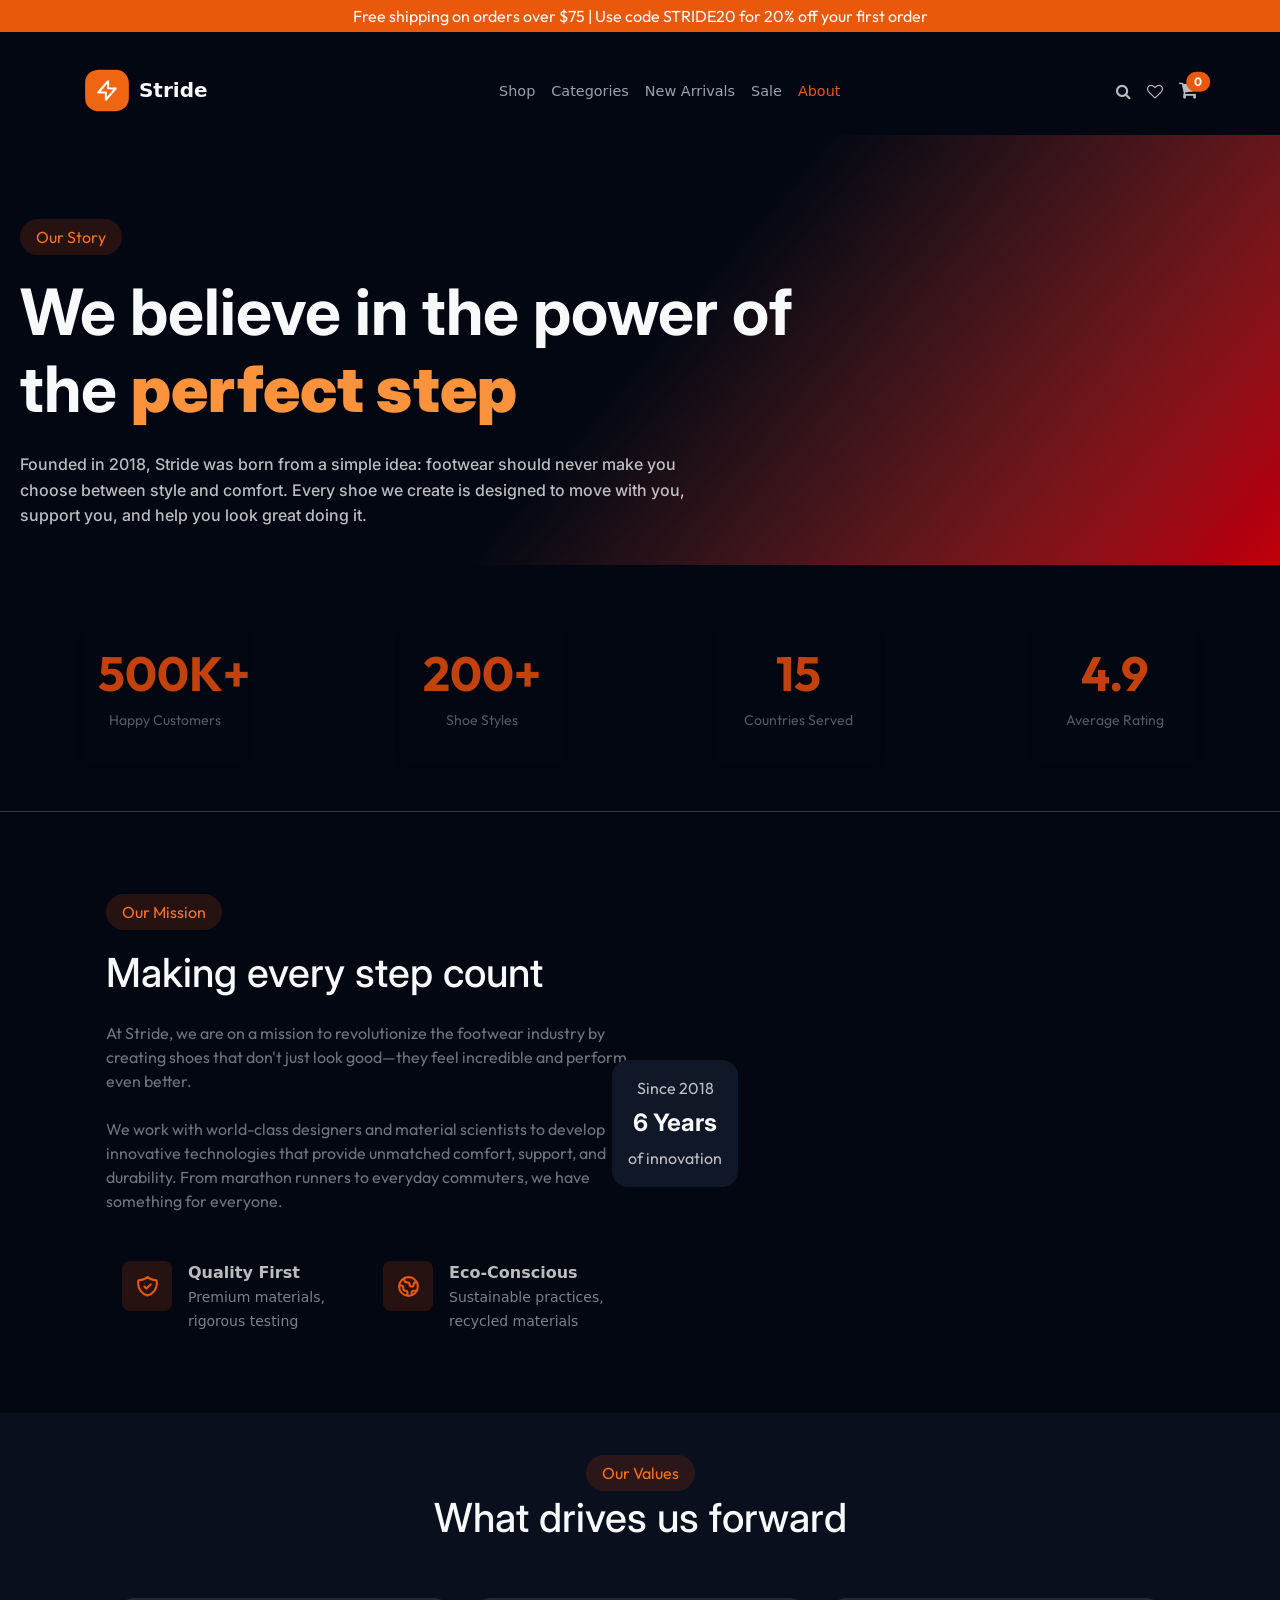
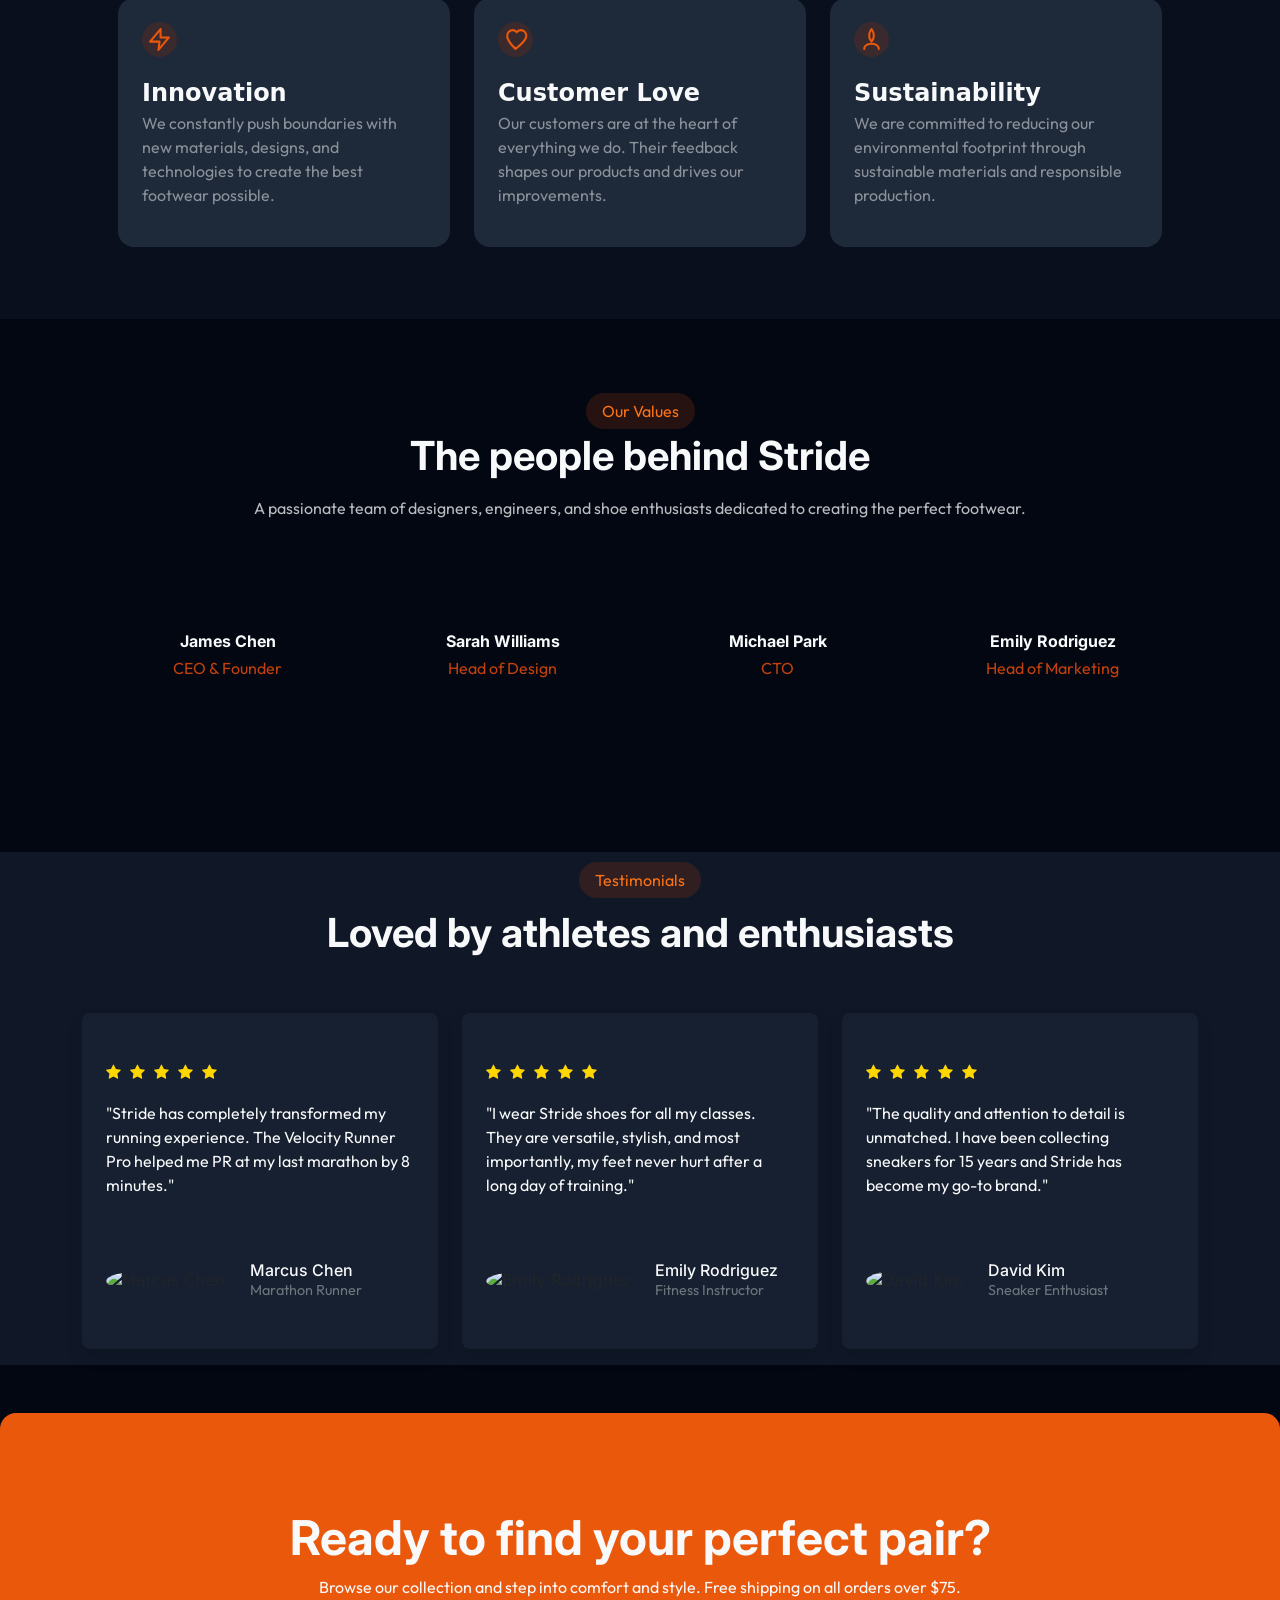
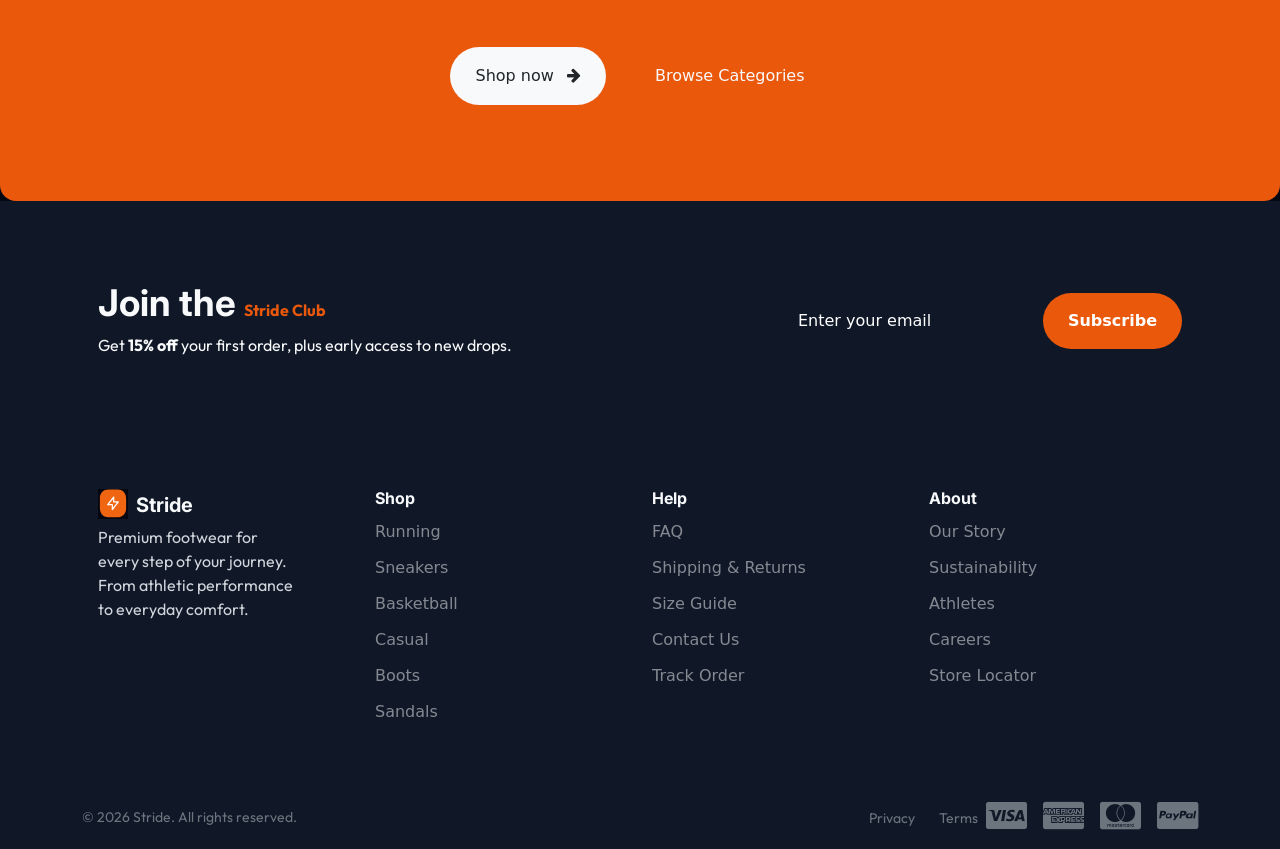
==== about.html @ e5492805 "more change" ====
<!DOCTYPE html>
<html lang="en">
<head>
    <meta charset="UTF-8">
    <meta name="viewport" content="width=device-width, initial-scale=1.0">
    <link rel="icon" type="image/svg+xml" href="assets/img/favicon.svg">
    <link rel="stylesheet" href="https://cdnjs.cloudflare.com/ajax/libs/font-awesome/4.7.0/css/font-awesome.min.css">
    <link href="https://cdn.jsdelivr.net/npm/bootstrap@5.3.1/dist/css/bootstrap.min.css" rel="stylesheet">
    <script src="https://cdn.jsdelivr.net/npm/bootstrap@5.3.1/dist/js/bootstrap.bundle.min.js"></script>
    <link rel="stylesheet" href="assets/CSS/about.css">
    <link rel="stylesheet" href="assets/CSS/style.css">
    <title>About</title>
</head>
<body>

    <div class="first-section container-fluid">
        <div class="shipping-content text-center text-light">
            <p class="p-1">Free shipping on orders over $75 | Use code STRIDE20 for 20% off your first order</p>
        </div>
    </div>

    <nav class="navbar navbar-expand-sm p-3">
        <div class="container">

            <a class="navbar-brand text-light ms-5 ms-sm-0 fw-bold order-2 order-sm-0" href="index.html">
                <img src="assets/img/favicon.svg" alt="" width="50" height="45"> 
                Stride
            </a>
    
            <button class="navbar-toggler border-0 p-0 order-1 order-sm-0" type="button" data-bs-toggle="collapse"
                data-bs-target="#hamburgerMenu">
                <span class="navbar-toggler-icon"></span>
            </button>
            
            <!-- Desktop Menu -->
            <div class="collapse navbar-collapse  justify-content-center align-items-end order-last order-sm-1" id="hamburgerMenu">
                <ul class="navbar-nav">
                    <li class="nav-item">
                        <a class="nav-link" href="shop.html">Shop</a>
                    </li>
                    <li class="nav-item">
                        <a class="nav-link" href="categories.html">Categories</a>
                    </li>
                    <li class="nav-item">
                        <a class="nav-link" href="shop.html">New Arrivals</a>
                    </li>
                    <li class="nav-item">
                        <a class="nav-link" href="shop.html">Sale</a>
                    </li>
                    <li class="nav-item">
                        <a class="nav-link acive" style="color: var(--primary);" href="about.html">About</a>
                    </li>
                </ul>
            </div>
            
            <div class="right-links d-flex justify-content-end gap-3 order-3 order-sm-2">
                <div class="search-section">
                    <div class="search-icon-box">
                        <i class="fa fa-search text-light opacity-75" id="search-icon" style="cursor: pointer;"></i> 
                    </div>
    
                    <div class="search-box position-absolute top-100 start-50 translate-middle-x mt-2 shadow rounded p-5"style="z-index: 3; width: 90%; max-width: 500px; min-width: fit-content;" 
                        role="search">
                        <div class="search-input mb-3">
                            <form action="" class="d-flex align-items-center">
                                <div class="input-group search-input-group" style="position: relative;">
                                    <span class="input-group-text bg-transparent px-3 position-absolute start-0 top-0 h-100" style="z-index: 2; cursor:pointer; border: none !important;">
                                        <i class="fa fa-search text-secondary"></i>
                                    </span>
                                    <input type="text" class="ps-5 rounded bg-transparent p-2 w-100 text-light search-input" placeholder="Search for products, brands, or categories..." id="search-box-input" style="font-size:0.95rem; border-left: none;">                                
                                </div>
                            </form>
                        </div>
                        <div class="key-section my-2 d-flex align-items-center flex-wrap">
                            <span class="small text-light"><i class="fa fa-history mt-3 text-light"></i> Recent Searches:</span>
                            <ul class="list-unstyled popular-search mt-1 mb-0 ps-2 d-flex flex-wrap gap-2 gap-sm-4">
                                <li class="mt-2" style="font-size:0.92em;">Running shoes</li>
                                <li class="mt-2" style="font-size:0.92em;">Sneakers</li>
                                <li class="mt-2" style="font-size:0.92em;">Socks</li>
                            </ul>
                        </div>
                        <div class="keyboard-tips text-center mt-3 border-top pt-2 d-flex justify-content-center align-items-center gap-3">
                            <span class="small">Press <kbd>Esc</kbd> to close</span>
                        </div>
                    </div>
                </div>  
                <div class="heart-icon">
                    <a href="wishlist.html" aria-label="Wishlist">
                        <i class="fa fa-heart-o text-light opacity-75" style="font-size: 1rem;" aria-hidden="true"></i>
                    </a>
          
                </div>
                <div class="shopping-cart">
                    <a class="position-relative " href="cart.html">
                        <i class="fa fa-shopping-cart text-light opacity-75 fs-5"></i>
                        <span class="position-absolute top-0 start-100 translate-middle badge rounded-pill z-1" style="font-size: 0.75em; background: var(--primary);">
                            0
                        </span>
                    </a>
                </div>
            </div>
        </div>
    </nav>

    <header class="container-fluid py-4 p-3 align-content-center ">
        <div class="header-content p-1 px-auto mx-auto" style="margin-top: 5%; max-width: 1330px;">
            <span class="mb-2 p-2 px-3 rounded-pill"style="background-color: color-mix(in oklab, var(--color-primary-900) 30%, transparent); color: var(--color-primary-500); width:fit-content;">
            Our Story</span>
            <h1 class=" mt-4 fw-bolder text-light" style="font-size: 4rem">We believe in the power of <br> the <strong style="color: var(--color-primary-400);">perfect step</strong></h1>
            <div class="mt-4" style="max-width: 700px; min-width: min-content; line-height: 4;">
                <h6 class="text-light opacity-75" style="line-height: 1.6;">Founded in 2018, Stride was born from a simple idea: footwear should never make you choose between style and comfort. Every shoe we create is designed to move with you, support you, and help you look great doing it.</h6>
            </div>
        </div>
    </header>

    <div class="container-fluid" style="border-bottom: 1px solid rgba(255,255,255,0.2);">
        <div class="container">
            <div class="row justify-content-between align-items-center text-center gx-4 gy-3 my-5">
                <div class="col-6 col-sm-4 col-md-2">
                    <div class="p-3 rounded bg-opacity-50 shadow-sm h-100">
                        <span class="d-block display-5 fw-bold text-primary-400"
                            style="color: var(--color-primary-700);">500K+</span>
                        <p class="small text-secondary opacity-75 mt-2" style="white-space:nowrap;">Happy Customers</p>
                    </div>
                </div>
                <div class="col-6 col-sm-4 col-md-2">
                    <div class="p-3 rounded bg-opacity-50 shadow-sm h-100">
                        <span class="d-block display-5 fw-bold text-primary-400"
                            style="color: var(--color-primary-700);">200+</span>
                        <p class="small text-secondary opacity-75 mt-2">Shoe Styles</p>
                    </div>
                </div>
                <div class="col-6 col-sm-4 col-md-2">
                    <div class="p-3 rounded bg-opacity-50 shadow-sm h-100">
                        <span class="d-block display-5 fw-bold text-primary-400"
                            style="color: var(--color-primary-700);">15</span>
                        <p class="small text-secondary opacity-75 mt-2">Countries Served</p>
                    </div>
                </div>
                <div class="col-6 col-sm-4 col-md-2">
                    <div class="p-3 rounded bg-opacity-50 shadow-sm h-100">
                        <span class="d-block display-5 fw-bold text-primary-400"
                            style="color: var(--color-primary-700);">4.9</span>
                        <p class="small text-secondary opacity-75 mt-2">Average Rating</p>
                    </div>
                </div>
            </div>
        </div>
    </div>

    <div class="container-fluid" style="margin-top: 5%;">
        <div class="container">
            <div class="row p-4 d-flex align-items-center">
                <div class="col-12 col-sm-6 text-light">
                    <span class="mb-2 rounded-5 p-2 px-3 mt-2 fs-6"
                        style="background-color: color-mix(in oklab, var(--color-primary-900) 30%, transparent); color: var(--color-primary-500); width: fit-content;">
                        Our Mission
                    </span>
                    <h1 class="mt-4">Making every step count</h1>
                    <p class="text-secondary opacity-100 mt-4">At Stride, we are on a mission to revolutionize the footwear
                        industry by creating shoes that don't just look good—they feel incredible and perform even better.
                    </p>
                    <p class="text-secondary opacity-100 mt-4">We work with world-class designers and material scientists to
                        develop innovative technologies that provide unmatched comfort, support, and durability. From
                        marathon runners to everyday commuters, we have something for everyone.</p>
    
                    <div class="row g-3 mt-4 w-100 mx-0">
                        <div class="col-sm-6 col-12">
                            <div class="d-flex gap-3 p-2 rounded">
                                <span
                                    class="rounded-3 d-inline-flex justify-content-center align-items-center flex-shrink-0"
                                    style="width: 50px; height: 50px; background-color: color-mix(in oklab, var(--color-primary-900) 30%, transparent);">
                                    <svg width="25" height="25" viewBox="0 0 24 24" stroke="var(--primary)" fill="none">
                                        <path stroke-linecap="round" stroke-linejoin="round" stroke-width="2"
                                            d="M9 12l2 2 4-4m5.618-4.016A11.955 11.955 0 0112 2.944a11.955 11.955 0 01-8.618 3.04A12.02 12.02 0 003 9c0 5.591 3.824 10.29 9 11.622 5.176-1.332 9-6.03 9-11.622 0-1.042-.133-2.052-.382-3.016z">
                                        </path>
                                    </svg>
                                </span>
                                <div>
                                    <strong class="opacity-75 text-light d-block">Quality First</strong>
                                    <small class="opacity-50 text-light">Premium materials, rigorous testing</small>
                                </div>
                            </div>
                        </div>
                        <div class="col-sm-6 col-12">
                            <div class="d-flex gap-3 p-2 rounded">
                                <span
                                    class="rounded-3 d-inline-flex justify-content-center align-items-center flex-shrink-0"
                                    style="width: 50px; height: 50px; background-color: color-mix(in oklab, var(--color-primary-900) 30%, transparent);">
                                    <svg width="25" height="25" viewBox="0 0 24 24" stroke="var(--primary)" fill="none">
                                        <path stroke-linecap="round" stroke-linejoin="round" stroke-width="2"
                                            d="M3.055 11H5a2 2 0 012 2v1a2 2 0 002 2 2 2 0 012 2v2.945M8 3.935V5.5A2.5 2.5 0 0010.5 8h.5a2 2 0 012 2 2 2 0 104 0 2 2 0 012-2h1.064M15 20.488V18a2 2 0 012-2h3.064M21 12a9 9 0 11-18 0 9 9 0 0118 0z">
                                        </path>
                                    </svg>
                                </span>
                                <div>
                                    <strong class="opacity-75 text-light d-block">Eco-Conscious</strong>
                                    <small class="opacity-50 text-light">Sustainable practices, recycled materials</small>
                                </div>
                            </div>
                        </div>
                    </div>
                </div>
                <div class="col-12 col-sm-6 mt-5">
                    <div class="img-section position-relative">
                        <img src="https://images.unsplash.com/photo-1556906781-9a412961c28c?w=800&h=800&fit=crop" alt=""
                            class="img-fluid rounded">
                        <div class="existence-section position-absolute p-3 px-3 text-center text-light rounded-4">
                            <span class="opacity-75 text-light">Since 2018</span>
                            <h4 class="mt-2 fw-bold text-light">6 Years</h4>
                            <span class="opacity-75 text-light">of innovation</span>
                        </div>
                    </div>
                </div>
            </div>
        </div>
    </div>

    <div class="container-fluid mt-5" style="background: color-mix(in oklab, var(--color-gray-900) 50%, transparent);">
        <div class="container p-5">
            <div class="value-header text-light text-center" >
                <span class="rounded-pill p-2 px-3"style="background-color: color-mix(in oklab, var(--color-primary-900) 30%, transparent); color: var(--color-primary-500); width:fit-content;">
                    Our Values</span>
                <h1 class="mt-2">What drives us forward
                </h1>
            </div>
            <div class="row ">
                <div class="col-12 col-sm-4 mt-5">
                <div class="mb-4 rounded-4 p-4" style="background: var(--color-gray-800);">
                    <span class="rounded-5 d-inline-flex justify-content-center align-items-center"
                        style="width: 35px; height: 35px; background-color: color-mix(in oklab, var(--color-primary-900) 30%, transparent);">
                        <svg width="25" height="25" fill="none" stroke="var(--primary)" stroke-width="2"
                            stroke-linecap="round" stroke-linejoin="round" viewBox="0 0 24 24">
                            <path d="M13 2 L3 14 H12 L11 22 L21 10 H13 Z"/>
                        </svg>
                    </span>
                    <div class="mt-3">
                        <strong class="text-light fs-4">Innovation</strong>
                        <p class="opacity-50 text-light">
                            We constantly push boundaries with new materials, designs, and technologies to create the best footwear possible.
                        </p>
                    </div>
                </div>
                </div>
                <div class="col-12 col-sm-4 mt-5">
                    <div class="mb-4 rounded-4 p-4" style="background: var(--color-gray-800);">
                        <span class="rounded-circle d-inline-flex justify-content-center align-items-center"
                            style="width: 35px; height: 35px; background-color: color-mix(in oklab, var(--color-primary-900) 30%, transparent);">
                            <svg width="25" height="25" fill="none" stroke="var(--primary)" stroke-width="2"
                                stroke-linecap="round" stroke-linejoin="round" viewBox="0 0 24 24">
                                <path d="M12 21C12 21 4 13.5 4 8.5C4 5.462 6.462 3 9.5 3C11.019 3 12.466 3.81 13.2 5.028C13.934 3.81 15.381 3 16.9 3C19.938 3 22.4 5.462 22.4 8.5C22.4 13.5 12 21 12 21Z"/>
                            </svg>
                        </span>
                        <div class="mt-3">
                            <strong class="text-light fs-4">Customer Love</strong>
                            <p class="opacity-50 text-light">
                                Our customers are at the heart of everything we do. Their feedback shapes our products and drives our improvements.
                            </p>
                        </div>
                    </div>
                </div>
                <div class="col-12 col-sm-4 mt-5">
                    <div class="mb-4 rounded-4 p-4" style="background: var(--color-gray-800);">
                        <span class="rounded-circle d-inline-flex justify-content-center align-items-center"
                            style="width: 35px; height: 35px; background-color: color-mix(in oklab, var(--color-primary-900) 30%, transparent);">
                            <svg width="25" height="25" fill="none" stroke="var(--primary)" stroke-width="2"
                                stroke-linecap="round" stroke-linejoin="round" viewBox="0 0 24 24">
                                <path d="M5 21C5 21 5 16 12 16C19 16 19 21 19 21" />
                                <path d="M12 2C12 2 17 8 12 14C7 8 12 2 12 2Z" />
                            </svg>
                        </span>
                        <div class="mt-3">
                            <strong class="text-light fs-4">Sustainability</strong>
                            <p class="opacity-50 text-light text-break">
                                We are committed to reducing our environmental footprint through sustainable materials and responsible production.
                            </p>
                        </div>
                    </div>
                </div>
            </div>
        </div>
    </div>

    <div class="container p-3">
        <div class="team-content p-3">
            <div class="team-header text-light text-center p-5">
                <span class="rounded-pill p-2 px-3"style="background-color: color-mix(in oklab, var(--color-primary-900) 30%, transparent); color: var(--color-primary-500); width:fit-content;">
                    Our Values</span>
                <h1 class="text-light fw-bolder fs-1 mt-2 mb-3">The people behind Stride
                </h1>
                <p class="text-light opacity-75">A passionate team of designers, engineers, and shoe enthusiasts dedicated to creating the perfect footwear.
                </p>
            </div>
            <div class="row">
                <div class="col-6 col-sm-3">
                    <img src="https://images.unsplash.com/photo-1560250097-0b93528c311a?w=400&h=400&fit=crop" alt="" class="img-fluid">
                    <div class="member-name text-center" style="line-height: 1;">
                        <h6 class="text-light fw-bolder mt-4">James Chen</h6>
                        <p style="color: var(--color-primary-700);">CEO & Founder</p>
                    </div>
                </div>
                <div class="col-6 col-sm-3 ">
                    <img src="https://images.unsplash.com/photo-1573496359142-b8d87734a5a2?w=400&h=400&fit=crop" alt="" class="img-fluid">
                    <div class="member-name text-center" style="line-height: 1;">
                        <h6 class="text-light fw-bolder mt-4">Sarah Williams</h6>
                        <p style="color: var(--color-primary-700);">Head of Design</p>
                    </div>
                </div>
                <div class="col-6 col-sm-3">
                    <img src="https://images.unsplash.com/photo-1472099645785-5658abf4ff4e?w=400&h=400&fit=crop" alt="" class="img-fluid">
                    <div class="member-name text-center" style="line-height: 1;">
                        <h6 class="text-light fw-bolder mt-4">Michael Park
                        </h6>
                        <p style="color: var(--color-primary-700);">CTO</p>
                    </div>
                </div>
                <div class="col-6 col-sm-3">
                    <img src="https://images.unsplash.com/photo-1580489944761-15a19d654956?w=400&h=400&fit=crop" alt="" class="img-fluid">
                    <div class="member-name text-center" style="line-height: 1;">
                        <h6 class="text-light fw-bolder mt-4">Emily Rodriguez
                        </h6>
                        <p style="color: var(--color-primary-700);">Head of Marketing
                        </p>
                    </div>
                </div>
            </div>
        </div>
    </div>

    <div class="container-fluid customer-container p-3" style="margin-top: 10%; background: var(--color-gray-900);">
        <div class="container">
            <div class="customer-header text-center text-light">
                <span class="rounded-pill p-2 px-3"
                    style="background-color: color-mix(in oklab, var(--color-primary-900) 30%, transparent); color: var(--color-primary-500); width:fit-content;">
                    Testimonials</span>
                <h1 class="text-light fw-bolder mt-3">Loved by athletes and enthusiasts
                </h1>
            </div>
            <div class="row">
                <div class="col-sm-4 mt-5">
                    <div class="customer-card h-100 p-5 px-4 rounded-3 shadow d-flex flex-column justify-content-center" style="background-color: 
    color-mix(in oklab, var(--color-gray-800) 50%, transparent) !important;">
                        <div class="stars">
                            <i class="fa fa-star me-1" style="color: #FFD700;"></i>
                            <i class="fa fa-star me-1" style="color: #FFD700;"></i>
                            <i class="fa fa-star me-1" style="color: #FFD700;"></i>
                            <i class="fa fa-star me-1" style="color: #FFD700;"></i>
                            <i class="fa fa-star me-1" style="color: #FFD700;"></i>
                        </div>
                        <div class="customer-comment mt-3">
                            <p class="text-light">
                                "Stride has completely transformed my running experience. The Velocity Runner Pro helped me
                                PR at my last marathon by 8 minutes."
                            </p>
                        </div>
                        <div class="customer-info mt-5 d-flex justify-content-start align-items-center gap-4">
                            <div class="customer-img">
                                <img src="https://images.unsplash.com/photo-1507003211169-0a1dd7228f2d?w=200&h=200&fit=crop"
                                    alt="Marcus Chen" class="img-fluid rounded-circle" style="width:48px;height:48px;">
                            </div>
                            <div class="customer-name">
                                <h6 class="text-light mb-0">Marcus Chen</h6>
                                <p class="text-secondary mb-0" style="font-size: .9rem;">Marathon Runner</p>
                            </div>
                        </div>
                    </div>
                </div>
                <div class="col-sm-4 mt-5">
                    <div class="customer-card h-100 p-5 px-4 rounded-3 shadow d-flex flex-column justify-content-center" style="background-color: 
    color-mix(in oklab, var(--color-gray-800) 50%, transparent) !important;">
                        <div class="stars">
                            <i class="fa fa-star me-1" style="color: #FFD700;"></i>
                            <i class="fa fa-star me-1" style="color: #FFD700;"></i>
                            <i class="fa fa-star me-1" style="color: #FFD700;"></i>
                            <i class="fa fa-star me-1" style="color: #FFD700;"></i>
                            <i class="fa fa-star me-1" style="color: #FFD700;"></i>
                        </div>
                        <div class="customer-comment mt-3 ">
                            <p class="text-light">
                                "I wear Stride shoes for all my classes. They are versatile, stylish, and most importantly,
                                my feet never hurt after a long day of training."
                            </p>
                        </div>
                        <div class="customer-info mt-5 d-flex justify-content-start align-items-center gap-4">
                            <div class="customer-img">
                                <img src="https://images.unsplash.com/photo-1494790108377-be9c29b29330?w=200&h=200&fit=crop"
                                    alt="Emily Rodriguez" class="img-fluid rounded-circle" style="width:48px;height:48px;">
                            </div>
                            <div class="customer-name">
                                <h6 class="text-light mb-0">Emily Rodriguez</h6>
                                <p class="text-secondary mb-0" style="font-size: .9rem;">Fitness Instructor</p>
                            </div>
                        </div>
                    </div>
                </div>
                <div class="col-sm-4 mt-5">
                    <div class="customer-card h-100 p-5 px-4 rounded-3 shadow d-flex flex-column justify-content-center" style="background-color: 
    color-mix(in oklab, var(--color-gray-800) 50%, transparent) !important;">
                        <div class="stars">
                            <i class="fa fa-star me-1" style="color: #FFD700;"></i>
                            <i class="fa fa-star me-1" style="color: #FFD700;"></i>
                            <i class="fa fa-star me-1" style="color: #FFD700;"></i>
                            <i class="fa fa-star me-1" style="color: #FFD700;"></i>
                            <i class="fa fa-star me-1" style="color: #FFD700;"></i>
                        </div>
                        <div class="customer-comment mt-3">
                            <p class="text-light">
                                "The quality and attention to detail is unmatched. I have been collecting sneakers for 15
                                years and Stride has become my go-to brand."
                            </p>
                        </div>
                        <div class="customer-info mt-5 d-flex justify-content-start align-items-center gap-4">
                            <div class="customer-img">
                                <img src="https://images.unsplash.com/photo-1472099645785-5658abf4ff4e?w=200&h=200&fit=crop "
                                    alt="David Kim" class="img-fluid rounded-circle" style="width:48px;height:48px;">
                            </div>
                            <div class="customer-name">
                                <h6 class="text-light mb-0">David Kim</h6>
                                <p class="text-secondary mb-0" style="font-size: .9rem;">Sneaker Enthusiast</p>
                            </div>
                        </div>
                    </div>
                </div>
            </div>
        </div>
    </div>

    <div class="container-fluid mt-5 rounded-4 px-0 mx-0 " style="background: var(--primary);">
        <div class="container p-5">
            <div class="p-5 text-center">
            <h1 class="text-light fw-bolder" style="font-size: 3rem;">Ready to find your perfect pair?
            </h1>
            <p class="text-light bg-opacity-75">Browse our collection and step into comfort and style. Free shipping on all orders over $75.
            </p>
            <div class="pair-buttons mt-5 d-flex justify-content-center align-items-center flex-wrap gap-4">
                <button class="btn bg-light p-3 px-4 rounded-pill">
                    Shop now <i class="fa fa-arrow-right ms-2" aria-hidden="true"></i>
                </button>
        
                <button class="btn browse-btn text-light p-3 px-4 rounded-pill">Browse Categories</button>
            </div>
        </div>
        </div>
    </div>

    <footer class="container-fluid p-3" style="background: var(--color-gray-900); color: var(--color-gray-400);">
        <div class="container">
            <div class="row align-items-center mb-5 mt-5 p-3">
                <div class="col-lg-6 col-12 mb-4 mb-lg-0">
                    <h3 class="fw-bold text-light mb-2" style="font-size:2.3rem;">Join the <span
                            style="color:var(--primary);">Stride Club</span></h3>
                    <p class="mb-1 text-light">Get <b>15% off</b> your first order, plus early access to new drops.
                    </p>
                </div>
                <div class="col-lg-6 col-12">
                    <form class="d-flex flex-column flex-sm-row gap-2" style="max-width:400px; margin-left: auto;">
                        <input type="email" class="form-control p-3 rounded-pill discount-input"
                            placeholder="Enter your email" required
                            style="background-color: var(--color-gray-900); color: var(--color-white); border:none;" />
                        <button type="submit" class="btn rounded-pill px-4 py-2"
                            style="background: var(--primary); color:var(--color-white); font-weight: 600;">
                            Subscribe
                        </button>
                    </form>
                </div>
            </div>

            <div class="row p-3">
                <!-- Brand/About -->
                <div class="col-12 col-sm-3 mt-0 mt-sm-5">
                    <div class="icon  d-flex gap-2">
                        <img src="assets/img/favicon.svg" alt="" height="30" width="30">
                        <h5 class="fw-bold mb-2 text-light mt-1">Stride</h5>
                    </div>
                    <p class="mb-3" style="color:var(--color-gray-300);max-width:200px;">
                        Premium footwear for every step of your journey.<br>
                        From athletic performance to everyday comfort.
                    </p>
                </div>
                <!-- Shop -->
                <div class="col-6 col-sm-3 mt-5">
                    <h6 class="fw-bold text-light mb-2">Shop</h6>
                    <ul class="list-unstyled" style="line-height: 2;">
                        <li class="mb-1"><a href="/" class="text-decoration-none text-light opacity-50">Running</a></li>
                        <li class="mb-1"><a href="/" class="text-decoration-none text-light opacity-50">Sneakers</a>
                        </li>
                        <li class="mb-1"><a href="/" class="text-decoration-none text-light opacity-50">Basketball</a>
                        </li>
                        <li class="mb-1"><a href="/" class="text-decoration-none text-light opacity-50">Casual</a></li>
                        <li class="mb-1"><a href="/" class="text-decoration-none text-light opacity-50">Boots</a></li>
                        <li><a href="/" class="text-decoration-none text-light opacity-50">Sandals</a></li>
                    </ul>
                </div>
                <!-- Help -->
                <div class="col-6 col-sm-3 mt-5">
                    <h6 class="fw-bold text-light mb-2">Help</h6>
                    <ul class="list-unstyled" style="line-height: 2;">
                        <li class="mb-1"><a href="/" class="text-decoration-none text-light opacity-50">FAQ</a></li>
                        <li class="mb-1"><a href="/" class="text-decoration-none text-light opacity-50">Shipping &amp;
                                Returns</a></li>
                        <li class="mb-1"><a href="/" class="text-decoration-none text-light opacity-50">Size Guide</a>
                        </li>
                        <li class="mb-1"><a href="/" class="text-decoration-none text-light opacity-50">Contact Us</a>
                        </li>
                        <li><a href="/" class="text-decoration-none text-light opacity-50">Track Order</a></li>
                    </ul>
                </div>
                <!-- About -->
                <div class="col-6 col-sm-3 mt-5">
                    <h6 class="fw-bold text-light mb-2">About</h6>
                    <ul class="list-unstyled" style="line-height: 2;">
                        <li class="mb-1"><a href="/" class="text-decoration-none text-light opacity-50">Our Story</a>
                        </li>
                        <li class="mb-1"><a href="/"
                                class="text-decoration-none text-light opacity-50">Sustainability</a>
                        </li>
                        <li class="mb-1"><a href="/" class="text-decoration-none text-light opacity-50">Athletes</a>
                        </li>
                        <li class="mb-1"><a href="/" class="text-decoration-none text-light opacity-50">Careers</a></li>
                        <li><a href="/" class="text-decoration-none text-light opacity-50">Store Locator</a></li>
                    </ul>
                </div>
                <!-- Spacer for grid centering -->
                <div class="col-6 col-md-2 d-none d-md-block"></div>
            </div>

            <div class="row mt-4 align-items-center pt-3">
                <div class="col-12 col-md-6 mb-2 mb-md-0">
                    <span class="small text-secondary">&copy; 2026 Stride. All rights reserved.</span>
                </div>
                <div
                    class="col-12 col-md-6 text-md-end text-center align-items-center d-flex justify-content-md-end justify-content-center gap-2 flex-wrap">

                    <span class="mx-3"><a href="/" class="text-secondary text-decoration-none small">Privacy</a></span>
                    <span><a href="/" class="text-secondary text-decoration-none small">Terms</a></span>
                    <span class="me-2">
                        <i class="fa fa-cc-visa fa-2x text-secondary" aria-hidden="true" title="Visa"></i>
                    </span>
                    <span class="me-2">
                        <i class="fa fa-cc-amex fa-2x text-secondary" aria-hidden="true" title="American Express"></i>
                    </span>
                    <span>
                        <i class="fa fa-cc-mastercard fa-2x text-secondary" aria-hidden="true" title="Mastercard"></i>
                    </span>
                    <span class="ms-2">
                        <i class="fa fa-cc-paypal fa-2x text-secondary" aria-hidden="true" title="PayPal"></i>
                    </span>
                </div>
            </div>
        </div>
    </footer>

    <script src="assets/JS/script.js"></script>
    <script src="assets/JS/search.js"></script>
</body>
</html>
---- assets/CSS/about.css ----
.existence-section {
    bottom: -30px;
    left: -40px;
    background-color: var(--color-gray-900);
}

.browse-btn:hover {
    border: 2px solid var(--color-white);
}
---- assets/CSS/style.css ----
@import url('https://fonts.googleapis.com/css2?family=Inter:ital,opsz,wght@0,14..32,100..900;1,14..32,100..900&family=Montserrat:ital,wght@0,100..900;1,100..900&display=swap');
@import url('https://fonts.googleapis.com/css2?family=Outfit:wght@100..900&display=swap');


* {
    margin: 0;
    padding: 0;
    box-sizing: border-box;
}



body, html {
    width: 100%;
    min-width: 390px;
    background-color: var(--color-gray-950);
    scroll-behavior: smooth;
}

:root {
    --primary: #EA580C;
    --color-primary-200: #fed7aa;
    --color-primary-400: #fb923c;
    --color-primary-500: #f97316;
    --color-primary-700: #c2410c;
    --color-primary-800: #9a3412;
    --color-primary-900: #7c2d12;
    --color-primary-950: #431407;
    --color-red-500: oklch(63.7% .237 25.331);
    --color-red-600: oklch(57.7% .245 27.325);
    --color-red-700: oklch(50.5% .213 27.518);
    --color-amber-500: oklch(76.9% .188 70.08);
    --color-yellow-400: oklch(85.2% .199 91.936);
    --color-green-100: oklch(96.2% .044 156.743);
    --color-green-400: oklch(79.2% .209 151.711);
    --color-green-500: oklch(72.3% .219 149.579);
    --color-green-600: oklch(62.7% .194 149.214);
    --color-green-700: oklch(52.7% .154 150.069);
    --color-green-900: oklch(39.3% .095 152.535);
    --color-gray-50: oklch(98.5% .002 247.839);
    --color-gray-100: oklch(96.7% .003 264.542);
    --color-gray-200: oklch(92.8% .006 264.531);
    --color-gray-300: oklch(87.2% .01 258.338);
    --color-gray-400: oklch(70.7% .022 261.325);
    --color-gray-500: oklch(55.1% .027 264.364);
    --color-gray-600: oklch(44.6% .03 256.802);
    --color-gray-700: oklch(37.3% .034 259.733);
    --color-gray-800: oklch(27.8% .033 256.848);
    --color-gray-900: oklch(21% .034 264.665);
    --color-gray-950: oklch(13% .028 261.692);
    --color-black: #000;
    --color-white: #fff;
    --color-black: #000;
    --color-white: #fff;
}


h1, h2, h3, h4, h5, h6 {
    font-family: "Inter", sans-serif;
}

p, span {
    font-family: 'Outfit', sans-serif;
    font-size: clamp(1rem, .9rem, 2rem);
}

.star {
    color: #FFD700;
}

.link {
    background-color: color-mix(in oklab, var(--color-primary-900) 20%, transparent);
    color: var(--primary);
}

.first-section {
    background-color: var(--primary);
}

.nav-link {
    color: var(--color-gray-400);
    font-size: clamp(.9rem, .8rem, 1rem);
    transition: all .9s linear;
    white-space: nowrap;
}

.nav-link:hover {
    color: var(--primary);
}

/* Make toggler white and remove default styling */
.navbar-toggler {
    border-color: rgba(255, 255, 255, 0.5) !important;
    background: transparent;
    transition: all 0.3s ease;
    border: none;
}

.navbar-toggler:focus {
    box-shadow: none !important;
    outline: none !important;
}

.navbar-toggler-icon {
    background-image: url("data:image/svg+xml,%3Csvg xmlns='http://www.w3.org/2000/svg' viewBox='0 0 30 30'%3E%3Cpath stroke='%23ffffff' stroke-linecap='round' stroke-miterlimit='10' stroke-width='2' d='M4 7h22M4 15h22M4 23h22'/%3E%3C/svg%3E") !important;
    transition: all 0.3s ease;
}

/* Menu hidden */
.navbar-toggler[aria-expanded="false"] .navbar-toggler-icon {
    background-image: url("data:image/svg+xml,%3Csvg xmlns='http://www.w3.org/2000/svg' viewBox='0 0 30 30'%3E%3Cpath stroke='%23ffffff' stroke-linecap='round' stroke-miterlimit='10' stroke-width='2' d='M4 7h22M4 15h22M4 23h22'/%3E%3C/svg%3E") !important;
    transform: rotate(0deg);
}

/* Menu expanded */
.navbar-toggler[aria-expanded="true"] .navbar-toggler-icon {
    background-image: url("data:image/svg+xml,%3Csvg xmlns='http://www.w3.org/2000/svg' viewBox='0 0 24 24' fill='none' stroke='%23ffffff' stroke-width='2' stroke-linecap='round' stroke-linejoin='round'%3E%3Cline x1='18' y1='6' x2='6' y2='18'%3E%3C/line%3E%3Cline x1='6' y1='6' x2='18' y2='18'%3E%3C/line%3E%3C/svg%3E") !important;
    background-size: 80% !important;
    background-position: center !important;
    background-repeat: no-repeat !important;
    transform: rotate(90deg);
}

.collection-buttons .btn:nth-child(1){
    background-color: var(--primary);
}

.search-box {
    background: oklch(21% .034 264.665);
    display: none;
}

/* Show when active */
.search-box.active {
    display: block;
}

#img-replacer.active {
    position: absolute;
    top: 0;
    left: 0;
    width: 100%;
    height: auto;
    transition: opacity 1s ease;
    opacity: 0;
}

#main-img.active {
    transition: opacity 1s ease;
    opacity: 1;
}

#img-replacer.show {
    display: block;
}

.input-group input {
    border: none;
}

.search-input {
    border: none;
}

.search-input:focus{
    border: 3px solid var(--primary) !important;
    outline: none;
}

.keyboard-tips span, .fa-search {
    color: var(--color-gray-400);
}

.popular-search li {
    color: var(--color-gray-300);
    cursor: pointer;
}

.popular-search li:hover {
    color: var(--color-white);
}

header {
    background: linear-gradient(130deg, var(--color-gray-950) 50%, var(--color-red-700) 100%);
    min-height: min-content;
}

.header-img {
    min-height: 350px;
    max-width: 550px;
    left: 15%;
}

@media (min-width:1350px) {
    .header-img {
        left: 15%;
    }
}

@media (max-width:1250px) {
    .header-img {
        left: 0;
    }
}


.header-img img {
    animation: floatUpDown 2s ease-in-out infinite alternate;
    transform: rotate(-8deg);
}

@keyframes floatUpDown {
    0% {
        transform: translateY(0) rotate(-8deg);
    }
    100% {
        transform: translateY(-24px) rotate(-8deg);
    }
}

.shipping-box {
    position: absolute;
    left: -50px;
    top: 180%;
}

.discount-box {
    position: absolute;
    background:var(--primary);
    border-radius: 50%;
    right: 10%;
    top: 20%;
}

.returns-box {
    position: absolute;
    bottom: -500%;
    right: 0;
}

.explore-arrow-animated {
    animation: bounceArrow 2s infinite;
    display: inline-block;
}

@keyframes bounceArrow {
    0%,
    100% {
        transform: translateY(0);
    }

    50% {
        transform: translateY(10px);
    }
}


.card-wrapper {
    display: grid;
    grid-template-columns: 1fr 1fr 1fr;
    justify-items: center;
    gap: 20px;
}

@media (max-width: 900px) {
    .card-wrapper {
        grid-template-columns: 1fr 1fr;
    }
}

@media (max-width: 600px) {
    .card-wrapper {
        grid-template-columns: 1fr;
        gap: 16px;
    }
}

.card {
    width: 100%;
    max-width: 500px;
    height: 100%;
    min-height: 250px;
    background: rgba(255, 255, 255, 0.25);
    margin-left: auto;
    margin-right: auto;
}

@media (max-width: 476px) {
    .card {
        max-width: 100%;
        height: 36vh;
        min-height: 180px;
    }
}

.card-info span {
    backdrop-filter: blur(5px);
    background: rgba(255, 255, 255, 0.25);
    border-radius: 50px;
}

.card-info a i {
    transition: all .9s linear;
}

.card::after {
    content: '';
    position: absolute;
    bottom: 0;
    left: 0;
    right: 0;
    height: 60vh;
    background: linear-gradient(to top, rgba(0, 0, 0, 0.6), rgba(0, 0, 0, 0), transparent);
    pointer-events: none;
    z-index: 1;
}

.card-img {
    transition: transform 0.5s ease;
    height: 100%;
}

.card-img img {
    width: 100%;
    height: 100%;
}

.card:hover .card-img {
    transform: scale(1.1);
    height: 100%;
}

.card:hover .card-info a i {
    transform: translateX(5px);
    transition: all .4s linear;
}

.card-info {
    z-index: 2;
    width: 100%;
    line-height: 1;
    overflow: hidden;
}

/* Hide the shop and wishlist elements by default */
.collect-img .img-shop {
    opacity: 0;
    transform: translateX(-50%) translateY(20px);
    transition: all 0.3s ease;
    visibility: hidden;
}

/* Show them on card hover */
.border:hover .collect-img .img-shop {
    opacity: 1;
    transform: translateX(-50%) translateY(0);
    visibility: visible;
}

.collect-img img {
    transition: transform 0.4s ease;
}

.img-shop {
    min-width: min-content;
    white-space: nowrap;
}

.border:hover .collect-img img {
    transform: scale(1.05);
}

.show-color > a {
    width: 20px; 
    height: 20px; 
}

.show-color > .red-shoe-choice {
    background:var(--color-red-500);
}

.show-color .black-shoe-choice {
    background-color: var(--color-black);
}

.show-color .blue-shoe-choice {
    background-color: #3578e5;
}

.show-color .white-shoe-choice {
    background-color: var(--color-white);
}

.show-color .navy-shoe-choice {
     background-color: #001f3f;
}

.show-color .gumBrown-shoe-choice  {
     background-color: #b86b3c;
}

.show-color .brown-Olive-shoe-choice {
    background: linear-gradient(135deg, #8B5C2A 50%, #708238 50%);
}

.show-color .Black-Grey-shoe-choice {
    background: linear-gradient(135deg, #222 50%, #bbb 50%);
}

.show-color .Tan-shoe-choice {
    background: #D2B48C;
}

.show-color .volt-black-shoe-choice {
    background: linear-gradient(135deg, #dfff00 50%, #000 50%);
}

.show-color .grey-shoe-choice {
    background: #888;
}

.show-color .coral-shoe-choice {
    background: #FF7F50;
}

.show-color .green-shoe-choice {
    background: #28a745;
}

.show-color .dark-turquoise-shoe-choice {
    background-color: #00CED1;
}

.arrivals-container {
    min-width: 390px;
    max-width: 1350px;
}

.customer-card {
    background: var(--color-gray-900);
}

.discount-input::placeholder {
    color: var(--color-white);
}
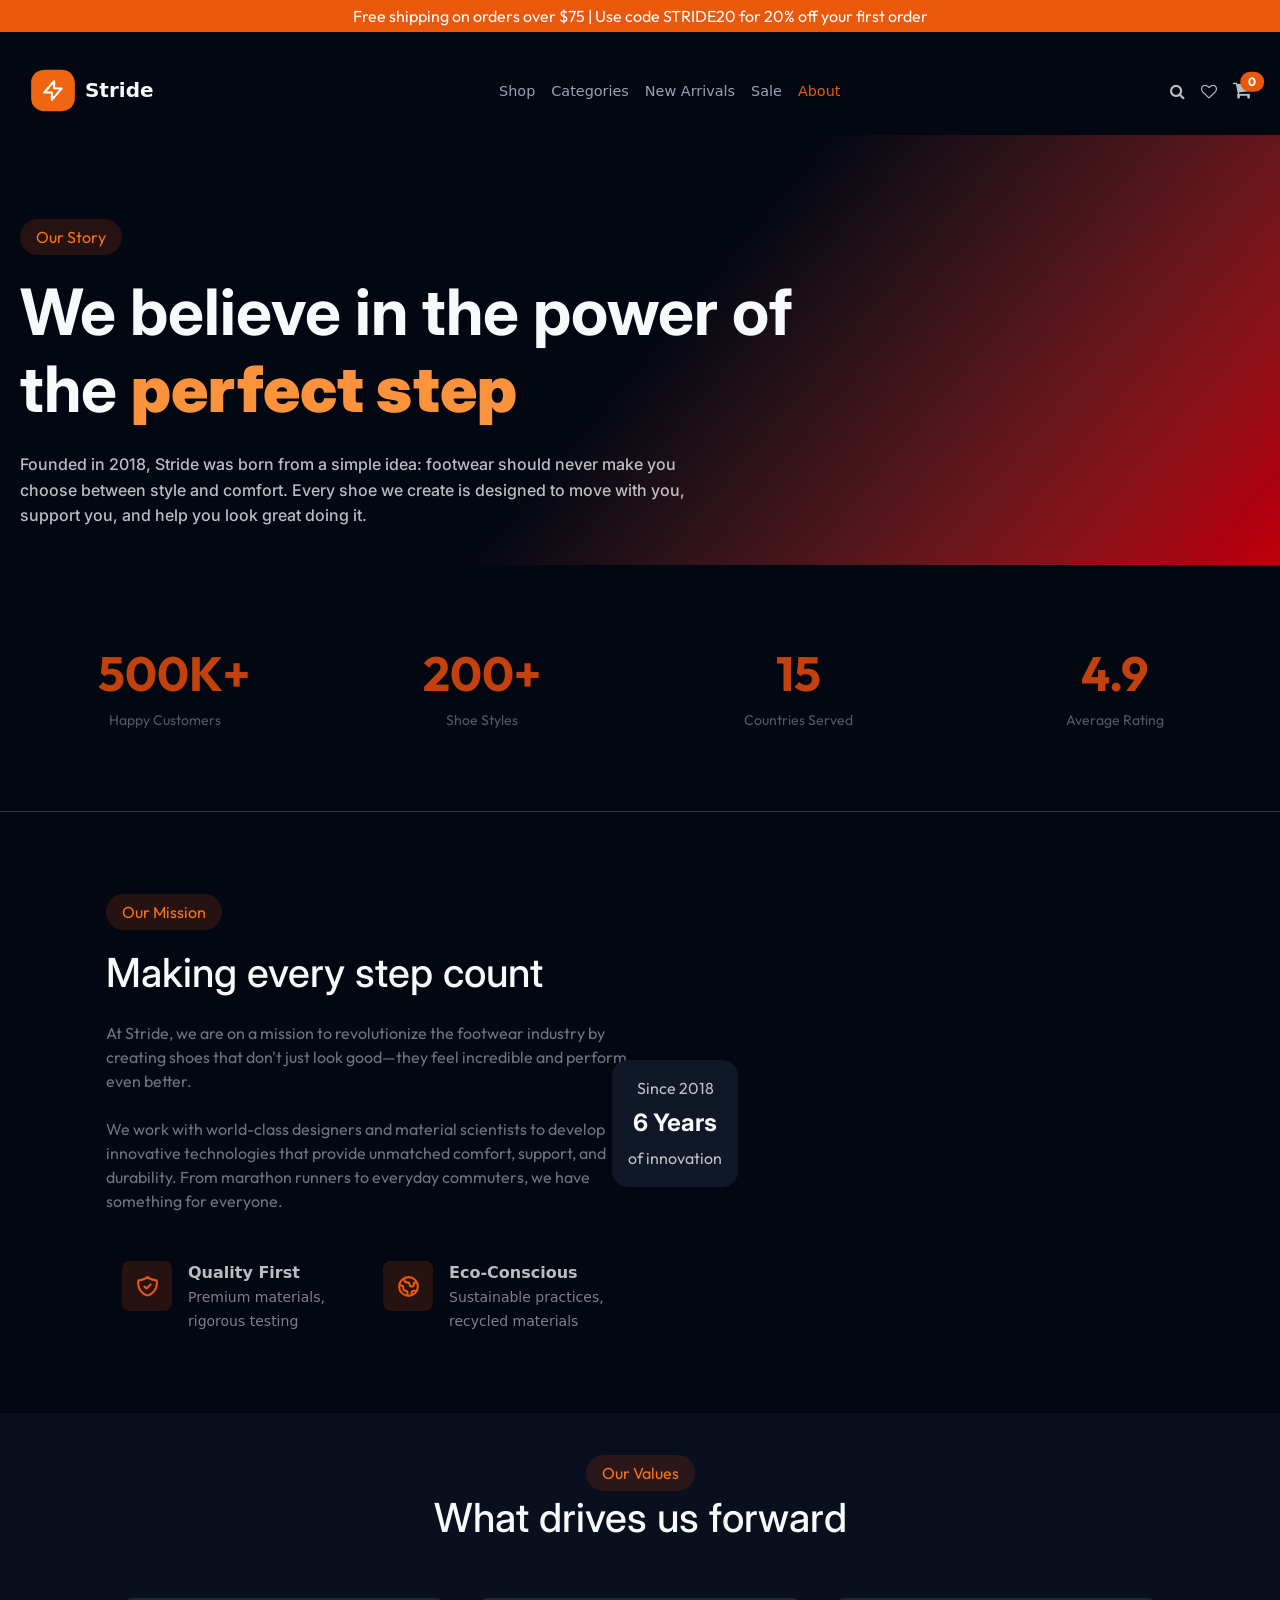
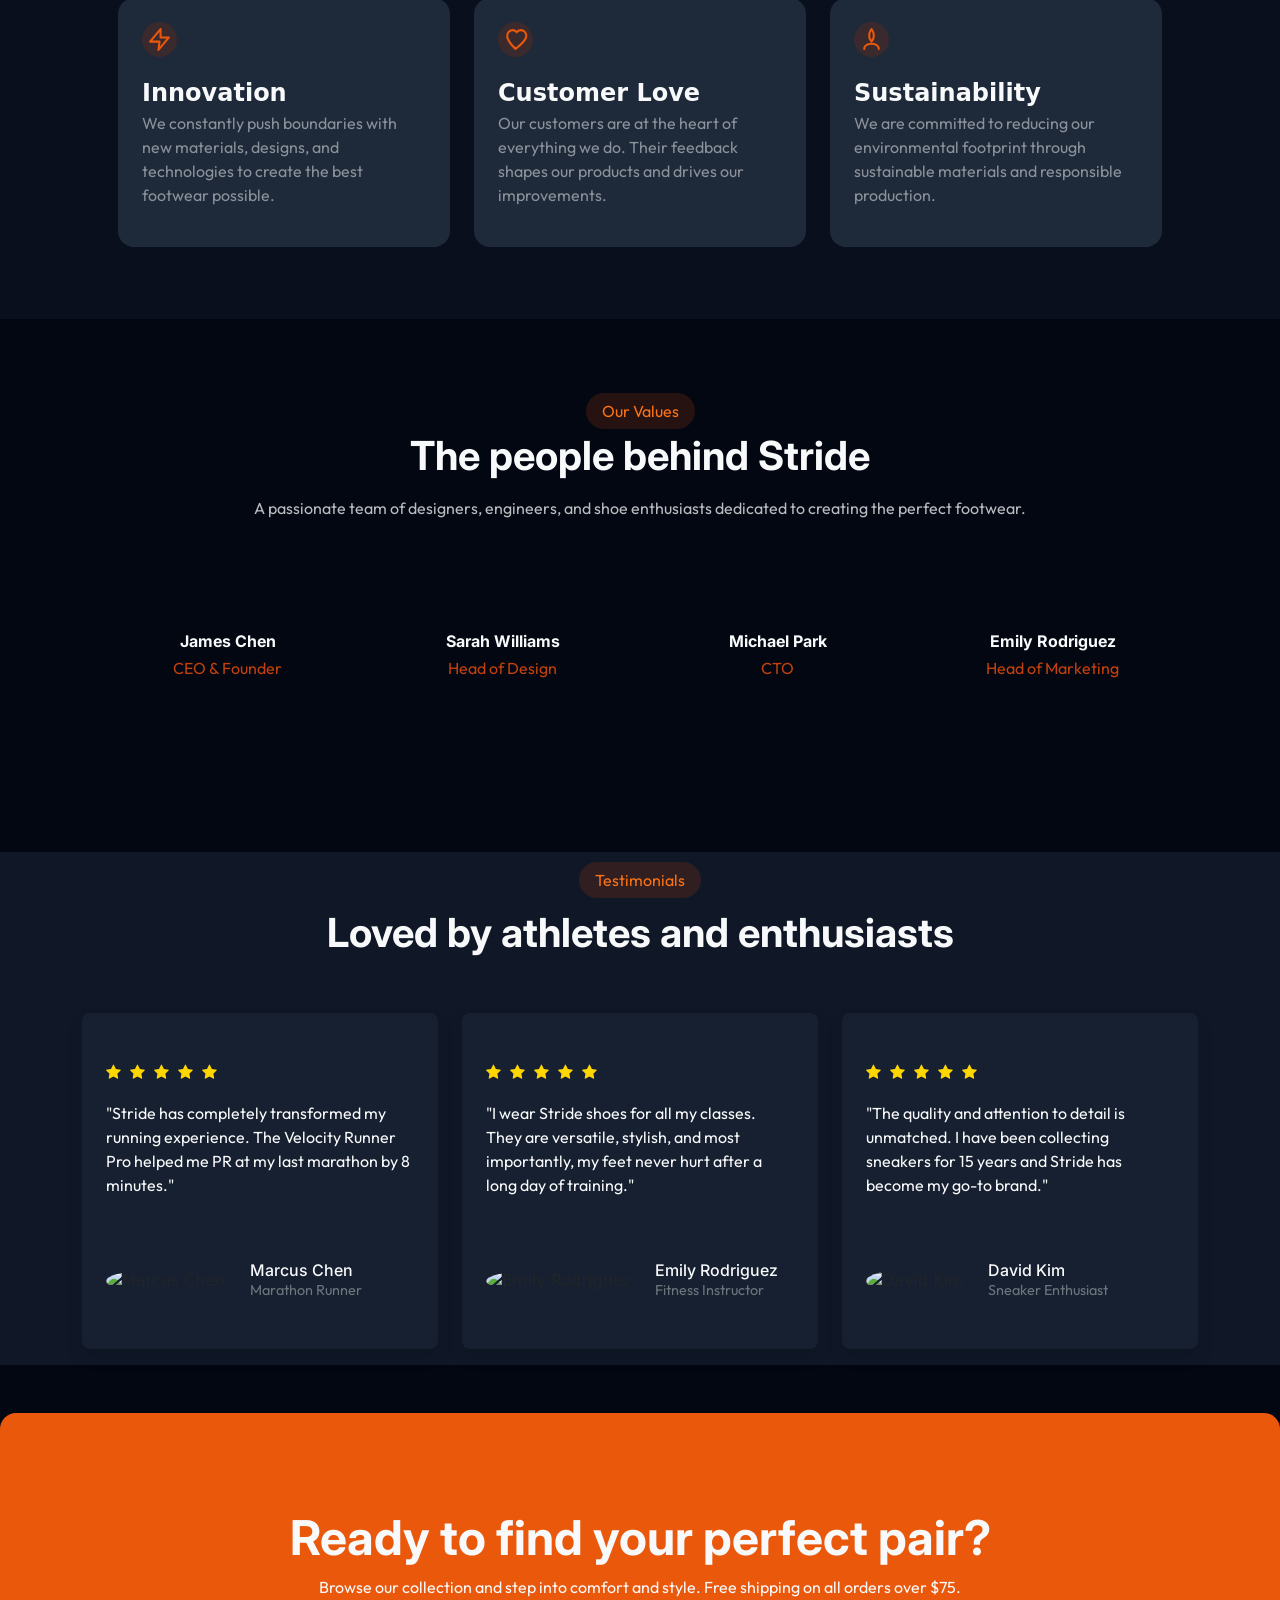
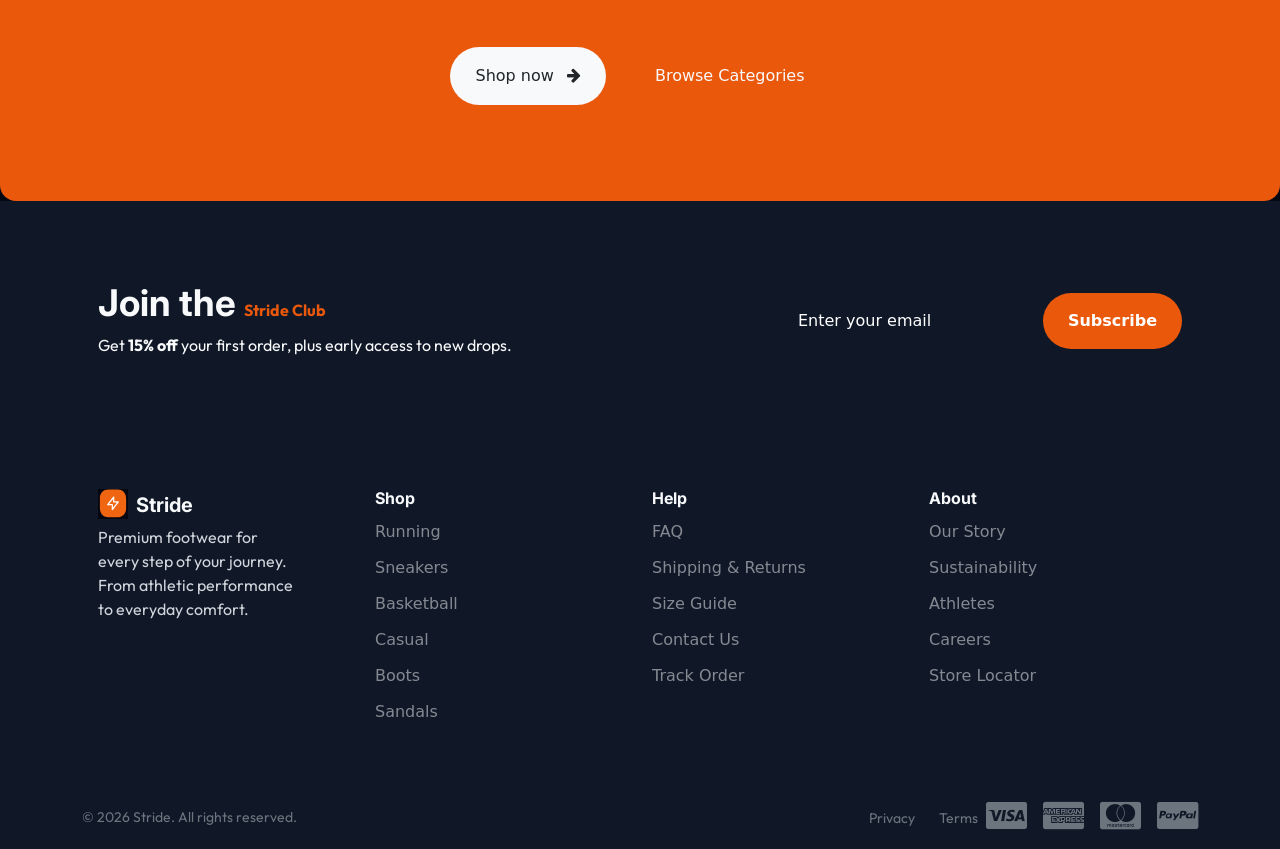
==== commit 49fd2c96: "more adjustments" ====
--- a/about.html
+++ b/about.html
@@ -20,7 +20,7 @@
     </div>
 
     <nav class="navbar navbar-expand-sm p-3">
-        <div class="container">
+        <div class="container-fluid" style="max-width: 1330px;">
 
             <a class="navbar-brand text-light ms-5 ms-sm-0 fw-bold order-2 order-sm-0" href="index.html">
                 <img src="assets/img/favicon.svg" alt="" width="50" height="45"> 
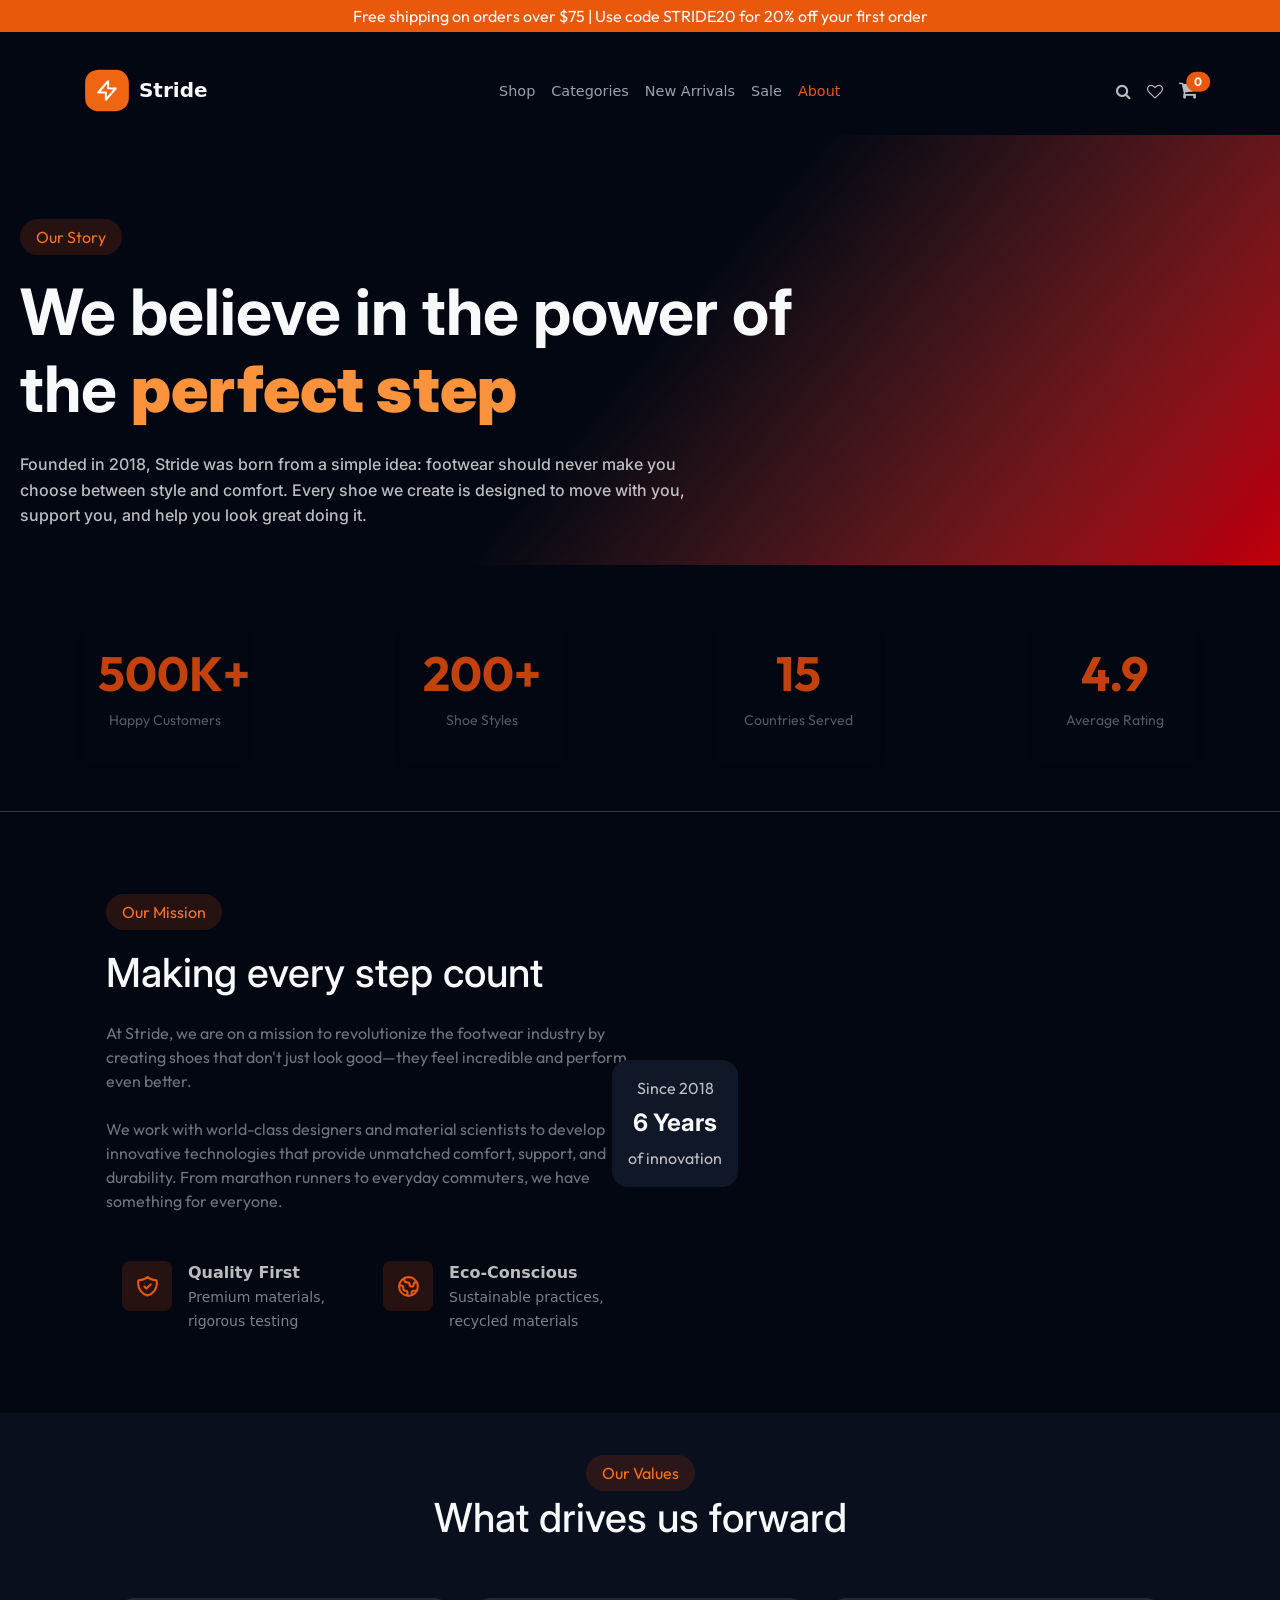
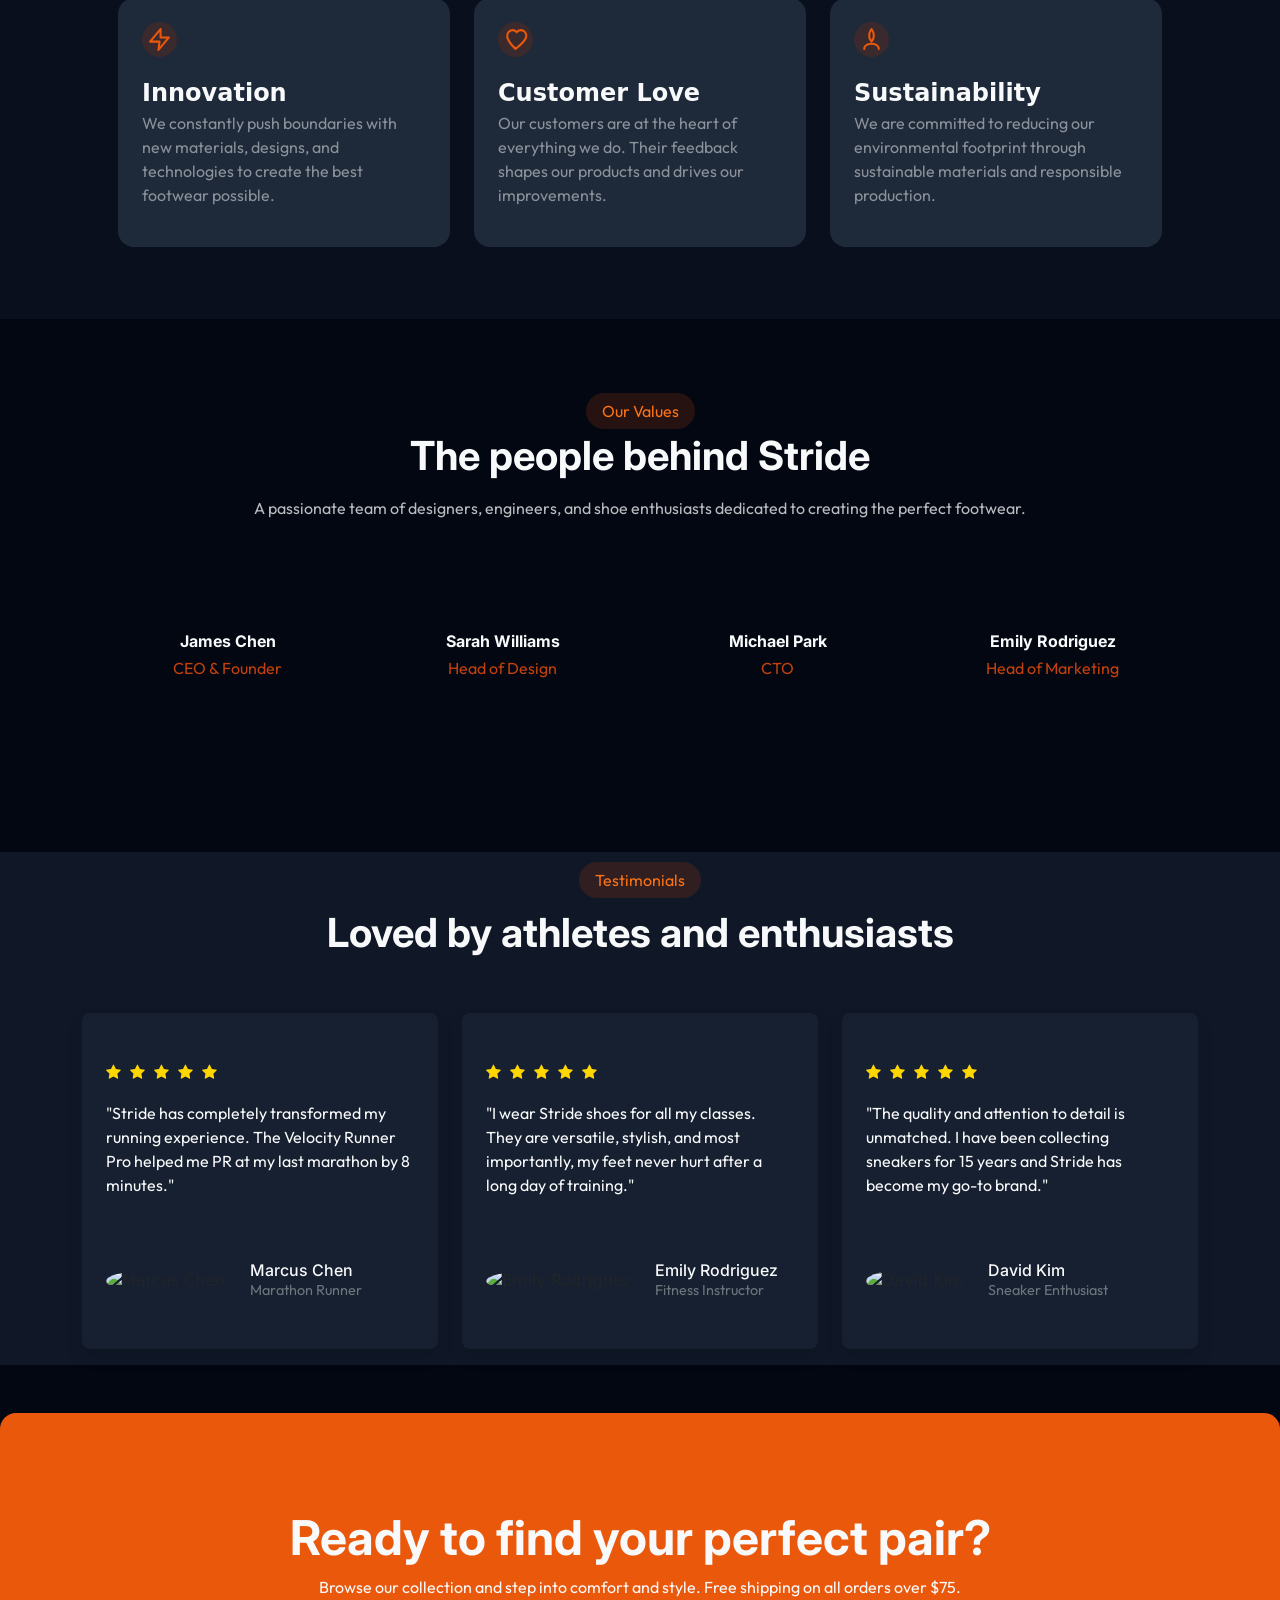
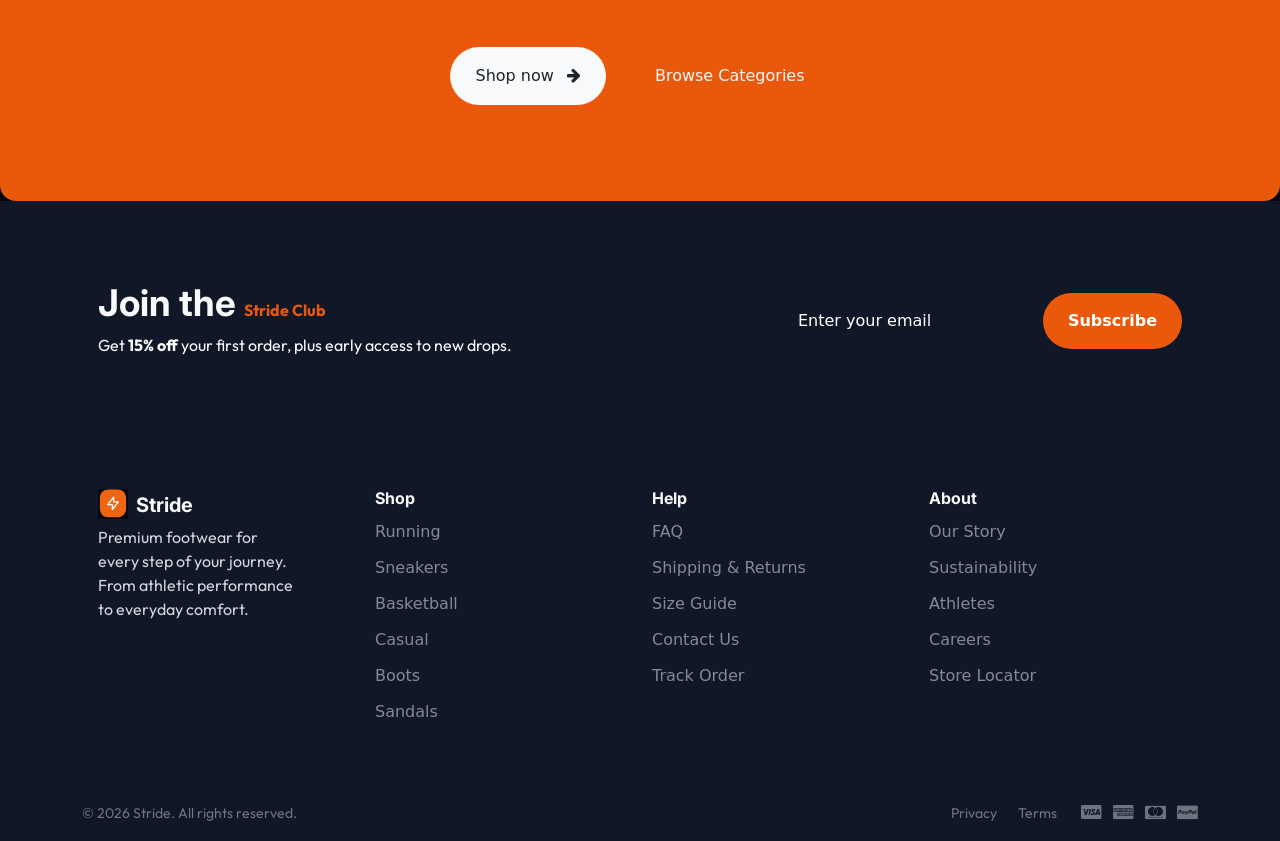
==== commit 8a364017: "dynamic cart" ====
--- a/about.html
+++ b/about.html
@@ -20,7 +20,7 @@
     </div>
 
     <nav class="navbar navbar-expand-sm p-3">
-        <div class="container-fluid" style="max-width: 1330px;">
+        <div class="container">
 
             <a class="navbar-brand text-light ms-5 ms-sm-0 fw-bold order-2 order-sm-0" href="index.html">
                 <img src="assets/img/favicon.svg" alt="" width="50" height="45"> 
@@ -341,11 +341,11 @@
                     <div class="customer-card h-100 p-5 px-4 rounded-3 shadow d-flex flex-column justify-content-center" style="background-color: 
     color-mix(in oklab, var(--color-gray-800) 50%, transparent) !important;">
                         <div class="stars">
-                            <i class="fa fa-star me-1" style="color: #FFD700;"></i>
-                            <i class="fa fa-star me-1" style="color: #FFD700;"></i>
-                            <i class="fa fa-star me-1" style="color: #FFD700;"></i>
-                            <i class="fa fa-star me-1" style="color: #FFD700;"></i>
-                            <i class="fa fa-star me-1" style="color: #FFD700;"></i>
+                            <i class="fa fa-star me-1 star"></i>
+                            <i class="fa fa-star me-1 star"></i>
+                            <i class="fa fa-star me-1 star"></i>
+                            <i class="fa fa-star me-1 star"></i>
+                            <i class="fa fa-star me-1 star"></i>
                         </div>
                         <div class="customer-comment mt-3">
                             <p class="text-light">
@@ -369,11 +369,11 @@
                     <div class="customer-card h-100 p-5 px-4 rounded-3 shadow d-flex flex-column justify-content-center" style="background-color: 
     color-mix(in oklab, var(--color-gray-800) 50%, transparent) !important;">
                         <div class="stars">
-                            <i class="fa fa-star me-1" style="color: #FFD700;"></i>
-                            <i class="fa fa-star me-1" style="color: #FFD700;"></i>
-                            <i class="fa fa-star me-1" style="color: #FFD700;"></i>
-                            <i class="fa fa-star me-1" style="color: #FFD700;"></i>
-                            <i class="fa fa-star me-1" style="color: #FFD700;"></i>
+                            <i class="fa fa-star me-1 star"></i>
+                            <i class="fa fa-star me-1 star"></i>
+                            <i class="fa fa-star me-1 star"></i>
+                            <i class="fa fa-star me-1 star"></i>
+                            <i class="fa fa-star me-1 star"></i>
                         </div>
                         <div class="customer-comment mt-3 ">
                             <p class="text-light">
@@ -397,11 +397,11 @@
                     <div class="customer-card h-100 p-5 px-4 rounded-3 shadow d-flex flex-column justify-content-center" style="background-color: 
     color-mix(in oklab, var(--color-gray-800) 50%, transparent) !important;">
                         <div class="stars">
-                            <i class="fa fa-star me-1" style="color: #FFD700;"></i>
-                            <i class="fa fa-star me-1" style="color: #FFD700;"></i>
-                            <i class="fa fa-star me-1" style="color: #FFD700;"></i>
-                            <i class="fa fa-star me-1" style="color: #FFD700;"></i>
-                            <i class="fa fa-star me-1" style="color: #FFD700;"></i>
+                            <i class="fa fa-star me-1 star"></i>
+                            <i class="fa fa-star me-1 star"></i>
+                            <i class="fa fa-star me-1 star"></i>
+                            <i class="fa fa-star me-1 star"></i>
+                            <i class="fa fa-star me-1 star"></i>
                         </div>
                         <div class="customer-comment mt-3">
                             <p class="text-light">
@@ -520,31 +520,35 @@
                         <li><a href="/" class="text-decoration-none text-light opacity-50">Store Locator</a></li>
                     </ul>
                 </div>
-                <!-- Spacer for grid centering -->
-                <div class="col-6 col-md-2 d-none d-md-block"></div>
             </div>
 
             <div class="row mt-4 align-items-center pt-3">
                 <div class="col-12 col-md-6 mb-2 mb-md-0">
                     <span class="small text-secondary">&copy; 2026 Stride. All rights reserved.</span>
                 </div>
-                <div
-                    class="col-12 col-md-6 text-md-end text-center align-items-center d-flex justify-content-md-end justify-content-center gap-2 flex-wrap">
-
-                    <span class="mx-3"><a href="/" class="text-secondary text-decoration-none small">Privacy</a></span>
-                    <span><a href="/" class="text-secondary text-decoration-none small">Terms</a></span>
-                    <span class="me-2">
-                        <i class="fa fa-cc-visa fa-2x text-secondary" aria-hidden="true" title="Visa"></i>
-                    </span>
-                    <span class="me-2">
-                        <i class="fa fa-cc-amex fa-2x text-secondary" aria-hidden="true" title="American Express"></i>
-                    </span>
-                    <span>
-                        <i class="fa fa-cc-mastercard fa-2x text-secondary" aria-hidden="true" title="Mastercard"></i>
-                    </span>
-                    <span class="ms-2">
-                        <i class="fa fa-cc-paypal fa-2x text-secondary" aria-hidden="true" title="PayPal"></i>
-                    </span>
+                <div class="col-12 col-md-6 text-md-end text-center align-items-center d-flex justify-content-md-end  justify-content-center gap-4 flex-wrap">
+
+                    <div class="policy-info">
+                        <span class="mx-3"><a href="/" class="text-secondary text-decoration-none small">Privacy</a></span>
+                        <span><a href="/" class="text-secondary text-decoration-none small">Terms</a></span>
+                    </div>
+                    
+                    <div class="payment-method">
+                        <span class="me-2">
+                            <i class="fa fa-cc-visa fa-1x text-secondary" aria-hidden="true" title="Visa"></i>
+                        </span>
+                        <span class="me-2">
+                            <i class="fa fa-cc-amex fa-1x text-secondary" aria-hidden="true"
+                                title="American Express"></i>
+                        </span>
+                        <span>
+                            <i class="fa fa-cc-mastercard fa-1x text-secondary" aria-hidden="true"
+                                title="Mastercard"></i>
+                        </span>
+                        <span class="ms-2">
+                            <i class="fa fa-cc-paypal fa-1x text-secondary" aria-hidden="true" title="PayPal"></i>
+                        </span>
+                    </div>
                 </div>
             </div>
         </div>
--- a/assets/CSS/style.css
+++ b/assets/CSS/style.css
@@ -12,7 +12,7 @@
 
 body, html {
     width: 100%;
-    min-width: 390px;
+    min-width: 350px;
     background-color: var(--color-gray-950);
     scroll-behavior: smooth;
 }
@@ -432,7 +432,6 @@
 }
 
 .arrivals-container {
-    min-width: 390px;
     max-width: 1350px;
 }
 
@@ -443,3 +442,5 @@
 .discount-input::placeholder {
     color: var(--color-white);
 }
+
+
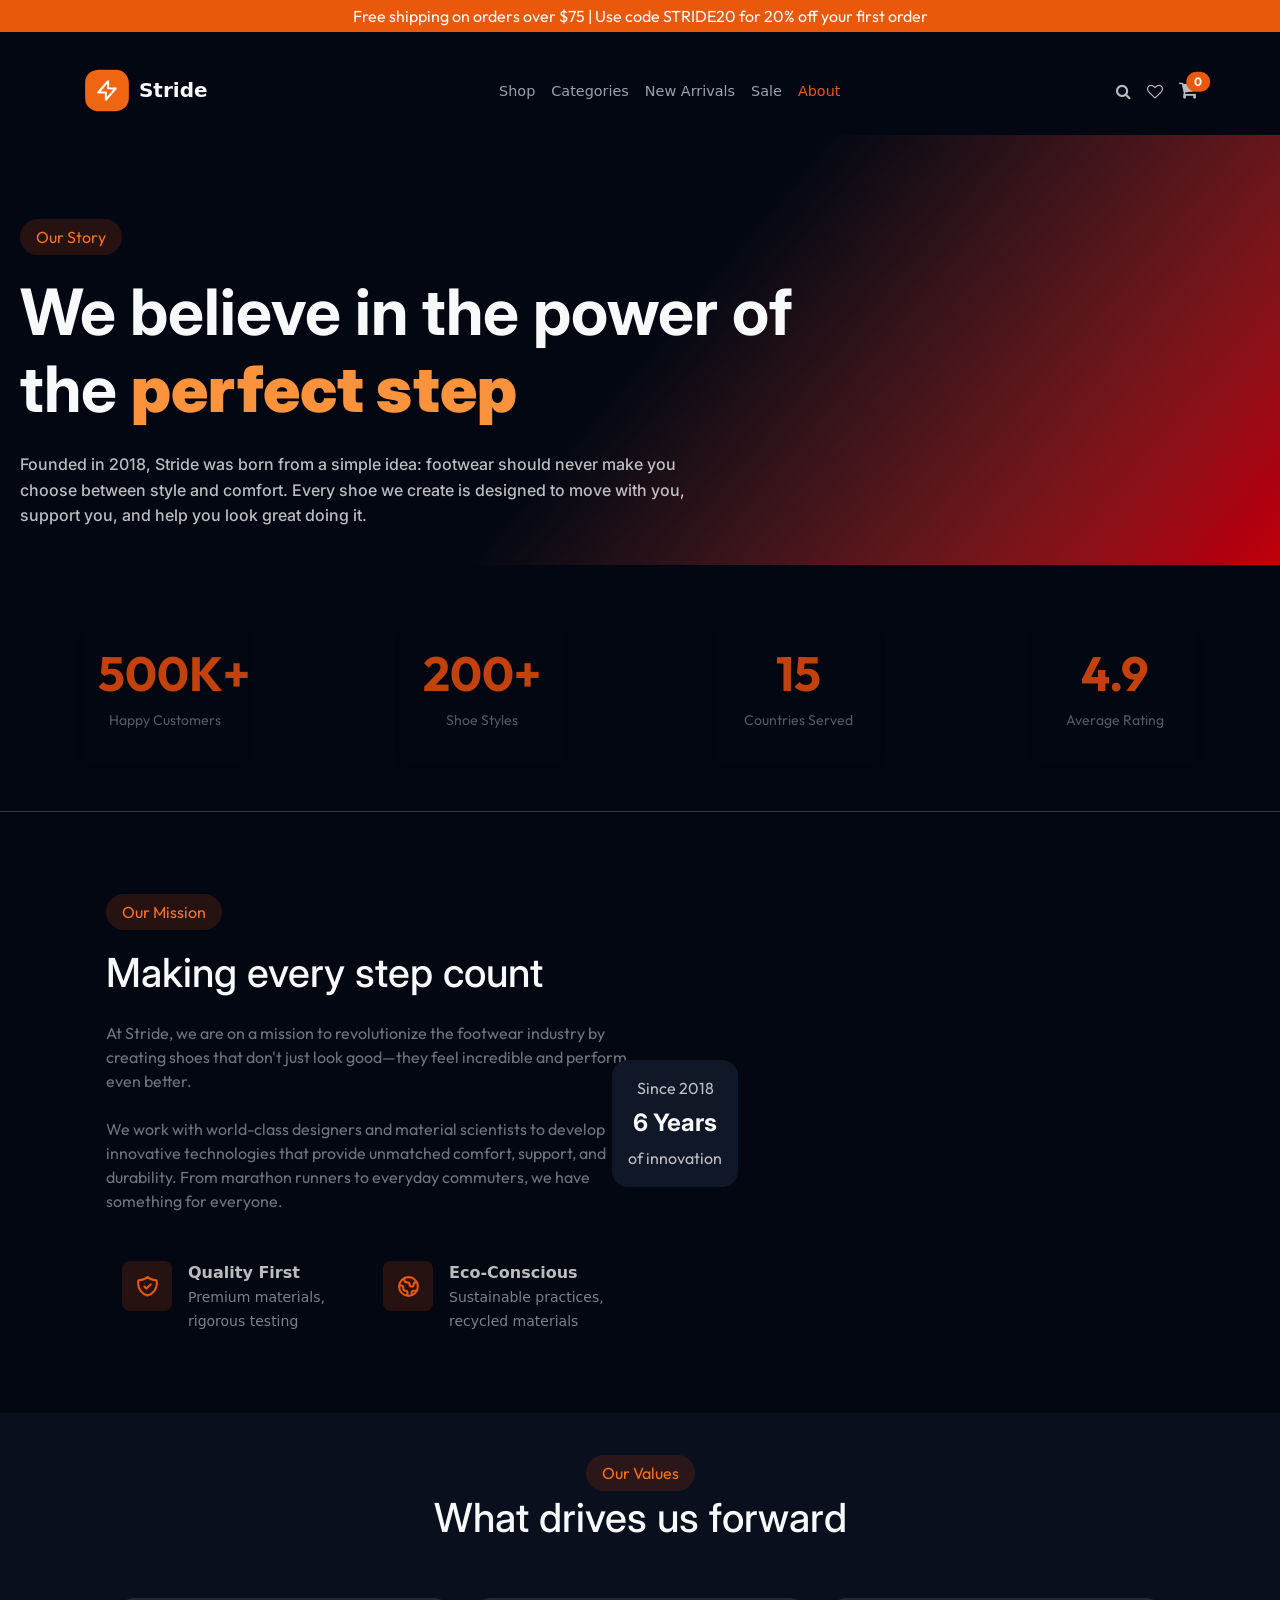
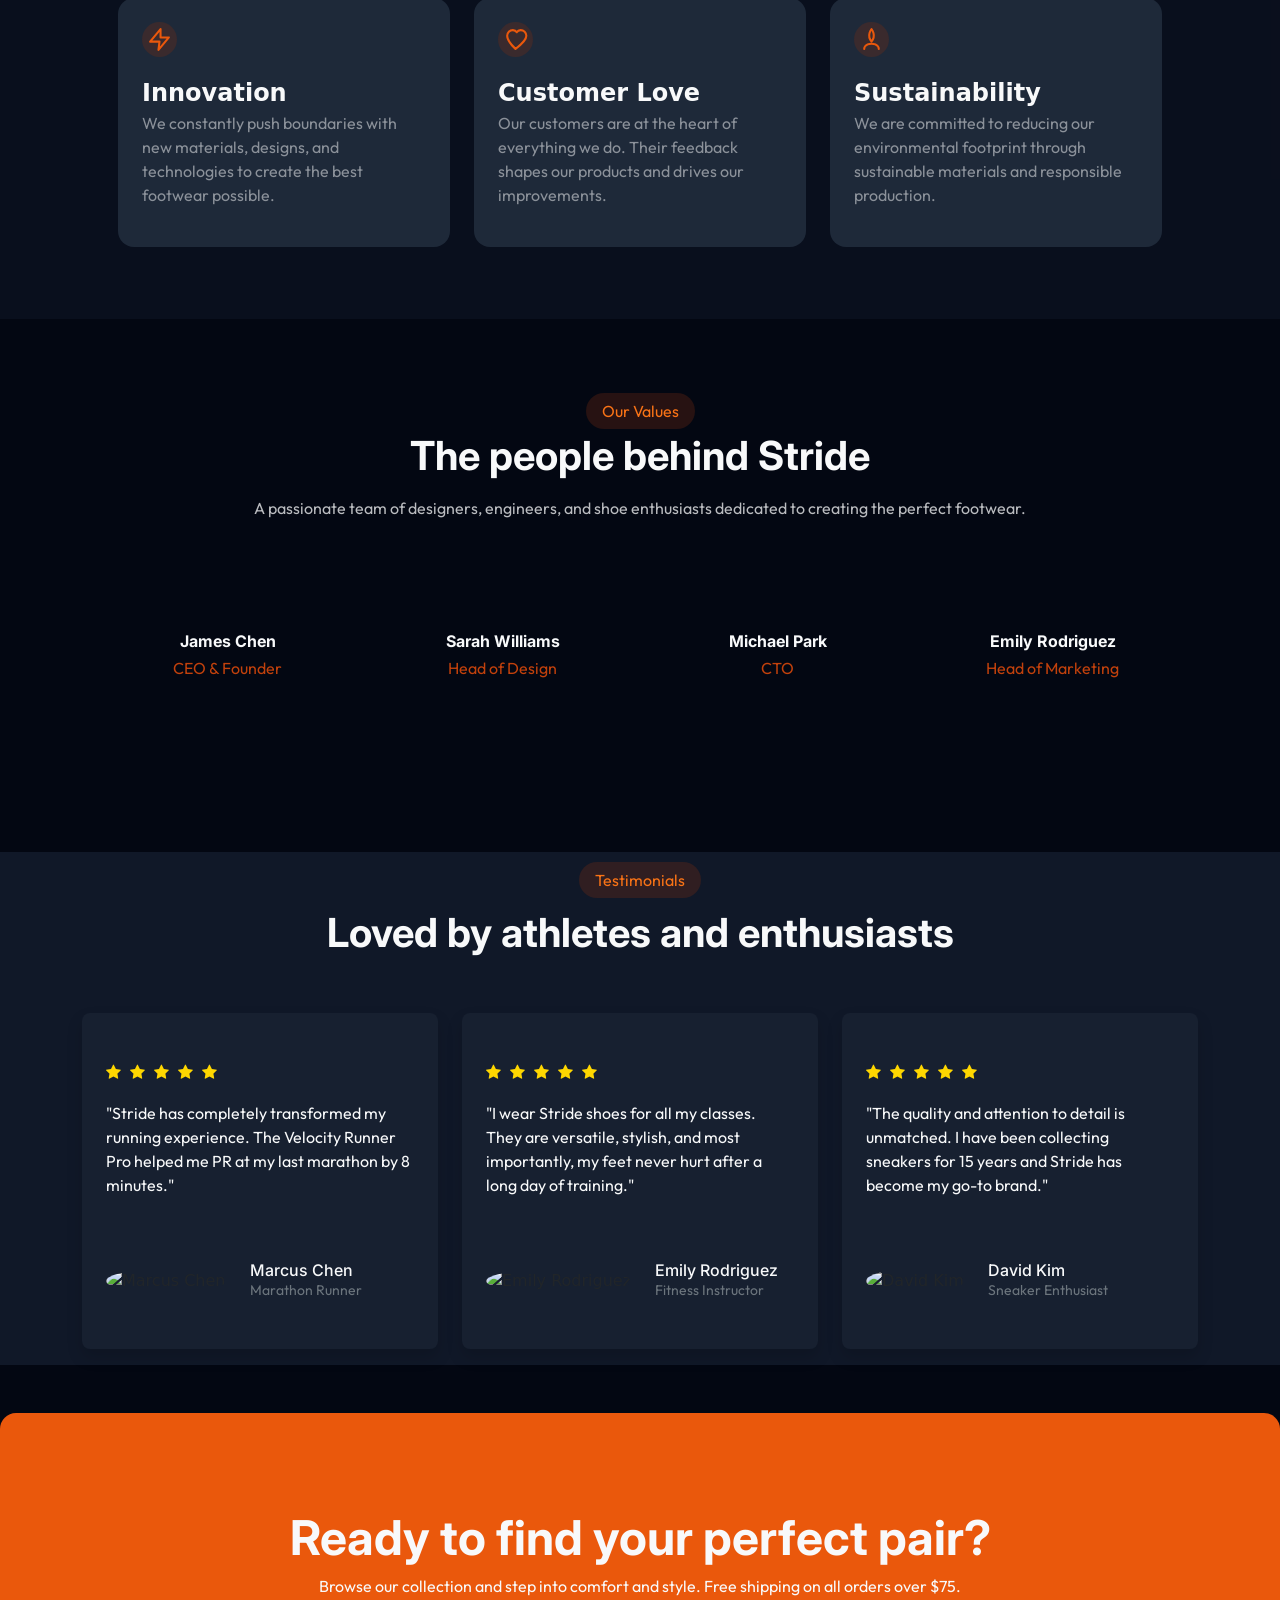
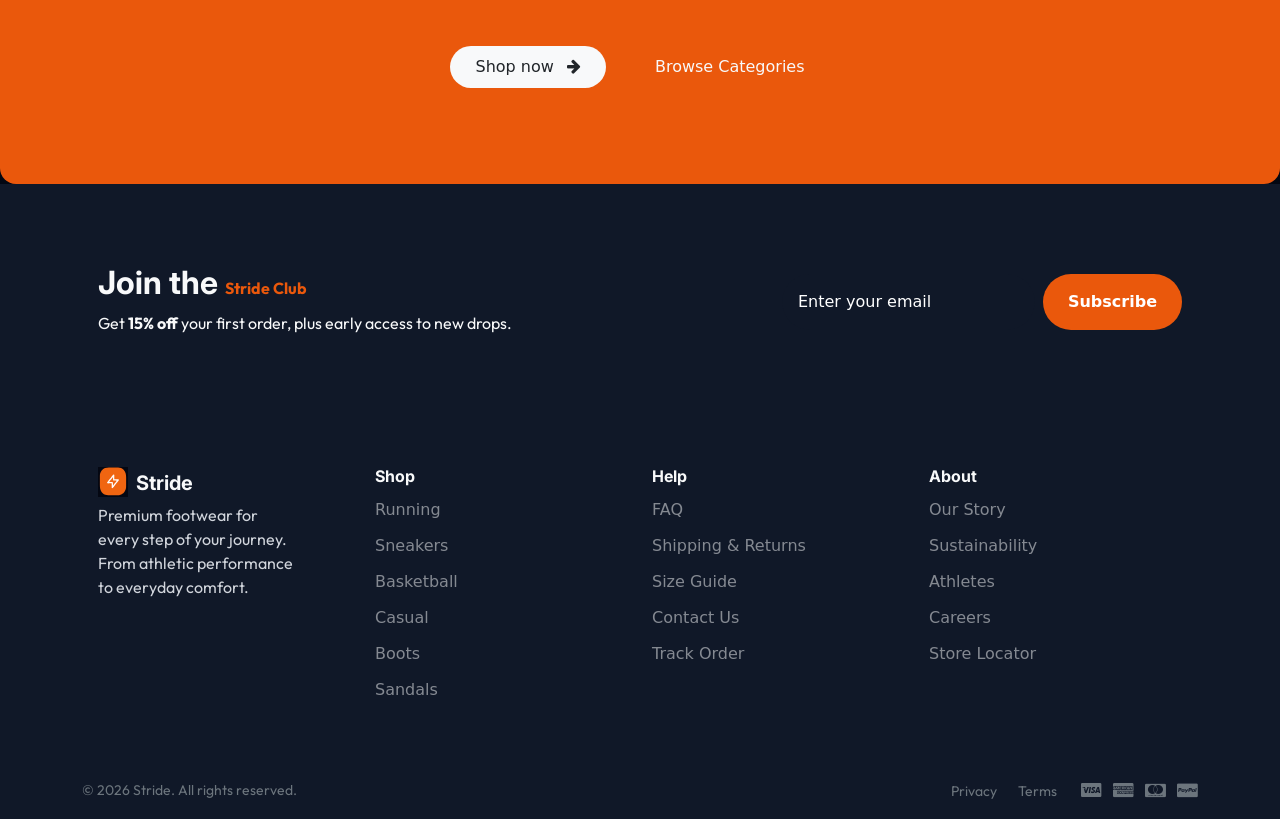
==== commit 01fd1642: "changed the sizesW" ====
--- a/about.html
+++ b/about.html
@@ -63,20 +63,20 @@
                         role="search">
                         <div class="search-input mb-3">
                             <form action="" class="d-flex align-items-center">
-                                <div class="input-group search-input-group" style="position: relative;">
+                                <div class="input-group search-input-group position-relative">
                                     <span class="input-group-text bg-transparent px-3 position-absolute start-0 top-0 h-100" style="z-index: 2; cursor:pointer; border: none !important;">
                                         <i class="fa fa-search text-secondary"></i>
                                     </span>
-                                    <input type="text" class="ps-5 rounded bg-transparent p-2 w-100 text-light search-input" placeholder="Search for products, brands, or categories..." id="search-box-input" style="font-size:0.95rem; border-left: none;">                                
+                                    <input type="text" class="ps-5 rounded bg-transparent p-2 w-100 text-light search-input fa-6" placeholder="Search for products, brands, or categories..." id="search-box-input">                                
                                 </div>
                             </form>
                         </div>
                         <div class="key-section my-2 d-flex align-items-center flex-wrap">
                             <span class="small text-light"><i class="fa fa-history mt-3 text-light"></i> Recent Searches:</span>
                             <ul class="list-unstyled popular-search mt-1 mb-0 ps-2 d-flex flex-wrap gap-2 gap-sm-4">
-                                <li class="mt-2" style="font-size:0.92em;">Running shoes</li>
-                                <li class="mt-2" style="font-size:0.92em;">Sneakers</li>
-                                <li class="mt-2" style="font-size:0.92em;">Socks</li>
+                                <li class="mt-2 fa-6">Running shoes</li>
+                                <li class="mt-2 fa-6">Sneakers</li>
+                                <li class="mt-2 fa-6">Socks</li>
                             </ul>
                         </div>
                         <div class="keyboard-tips text-center mt-3 border-top pt-2 d-flex justify-content-center align-items-center gap-3">
@@ -86,14 +86,15 @@
                 </div>  
                 <div class="heart-icon">
                     <a href="wishlist.html" aria-label="Wishlist">
-                        <i class="fa fa-heart-o text-light opacity-75" style="font-size: 1rem;" aria-hidden="true"></i>
+                        <i class="fa fa-heart-o text-light opacity-75 fa-1"  aria-hidden="true"></i>
                     </a>
           
                 </div>
                 <div class="shopping-cart">
-                    <a class="position-relative " href="cart.html">
+                    <a class="position-relative" href="cart.html">
                         <i class="fa fa-shopping-cart text-light opacity-75 fs-5"></i>
-                        <span class="position-absolute top-0 start-100 translate-middle badge rounded-pill z-1" style="font-size: 0.75em; background: var(--primary);">
+                        <span class="position-absolute top-0 start-100 translate-middle badge rounded-pill z-1 small"
+                            style="background: var(--primary);" id="cart-badge">
                             0
                         </span>
                     </a>
@@ -104,9 +105,9 @@
 
     <header class="container-fluid py-4 p-3 align-content-center ">
         <div class="header-content p-1 px-auto mx-auto" style="margin-top: 5%; max-width: 1330px;">
-            <span class="mb-2 p-2 px-3 rounded-pill"style="background-color: color-mix(in oklab, var(--color-primary-900) 30%, transparent); color: var(--color-primary-500); width:fit-content;">
+            <span class="mb-2 p-2 px-3 rounded-pill"style="background-color: color-mix(in oklab, var(--color-primary-900) 30%, transparent); color: var(--color-primary-500);">
             Our Story</span>
-            <h1 class=" mt-4 fw-bolder text-light" style="font-size: 4rem">We believe in the power of <br> the <strong style="color: var(--color-primary-400);">perfect step</strong></h1>
+            <h1 class=" mt-4 fw-bolder text-light fa-4x">We believe in the power of <br> the <strong style="color: var(--color-primary-400);">perfect step</strong></h1>
             <div class="mt-4" style="max-width: 700px; min-width: min-content; line-height: 4;">
                 <h6 class="text-light opacity-75" style="line-height: 1.6;">Founded in 2018, Stride was born from a simple idea: footwear should never make you choose between style and comfort. Every shoe we create is designed to move with you, support you, and help you look great doing it.</h6>
             </div>
@@ -360,7 +361,7 @@
                             </div>
                             <div class="customer-name">
                                 <h6 class="text-light mb-0">Marcus Chen</h6>
-                                <p class="text-secondary mb-0" style="font-size: .9rem;">Marathon Runner</p>
+                                <p class="text-secondary mb-0 small">Marathon Runner</p>
                             </div>
                         </div>
                     </div>
@@ -388,7 +389,7 @@
                             </div>
                             <div class="customer-name">
                                 <h6 class="text-light mb-0">Emily Rodriguez</h6>
-                                <p class="text-secondary mb-0" style="font-size: .9rem;">Fitness Instructor</p>
+                                <p class="text-secondary mb-0 small">Fitness Instructor</p>
                             </div>
                         </div>
                     </div>
@@ -416,7 +417,7 @@
                             </div>
                             <div class="customer-name">
                                 <h6 class="text-light mb-0">David Kim</h6>
-                                <p class="text-secondary mb-0" style="font-size: .9rem;">Sneaker Enthusiast</p>
+                                <p class="text-secondary mb-0 small">Sneaker Enthusiast</p>
                             </div>
                         </div>
                     </div>
@@ -428,16 +429,15 @@
     <div class="container-fluid mt-5 rounded-4 px-0 mx-0 " style="background: var(--primary);">
         <div class="container p-5">
             <div class="p-5 text-center">
-            <h1 class="text-light fw-bolder" style="font-size: 3rem;">Ready to find your perfect pair?
+            <h1 class="text-light fw-bolder fa-3x">Ready to find your perfect pair?
             </h1>
             <p class="text-light bg-opacity-75">Browse our collection and step into comfort and style. Free shipping on all orders over $75.
             </p>
             <div class="pair-buttons mt-5 d-flex justify-content-center align-items-center flex-wrap gap-4">
-                <button class="btn bg-light p-3 px-4 rounded-pill">
+                <button class="btn bg-light p-2 px-4 rounded-pill">
                     Shop now <i class="fa fa-arrow-right ms-2" aria-hidden="true"></i>
                 </button>
-        
-                <button class="btn browse-btn text-light p-3 px-4 rounded-pill">Browse Categories</button>
+                <button class="btn browse-btn text-light p-2 px-4 rounded-pill">Browse Categories</button>
             </div>
         </div>
         </div>
@@ -447,7 +447,7 @@
         <div class="container">
             <div class="row align-items-center mb-5 mt-5 p-3">
                 <div class="col-lg-6 col-12 mb-4 mb-lg-0">
-                    <h3 class="fw-bold text-light mb-2" style="font-size:2.3rem;">Join the <span
+                    <h3 class="fw-bold text-light mb-2 fa-2x">Join the <span
                             style="color:var(--primary);">Stride Club</span></h3>
                     <p class="mb-1 text-light">Get <b>15% off</b> your first order, plus early access to new drops.
                     </p>
@@ -554,6 +554,7 @@
         </div>
     </footer>
 
+    <script src="assets/js/cart.js"></script>
     <script src="assets/JS/script.js"></script>
     <script src="assets/JS/search.js"></script>
 </body>
